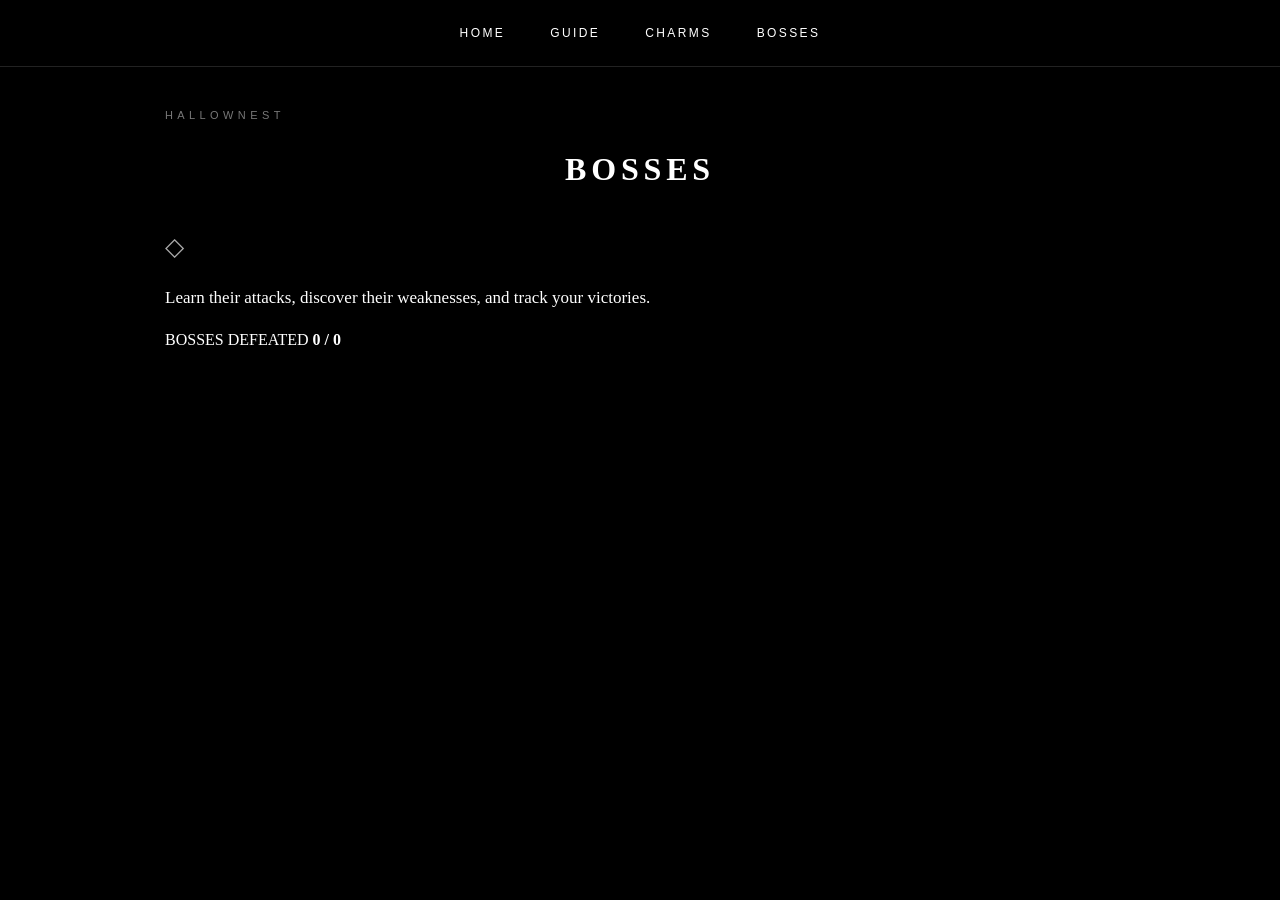
==== boss.html @ 55c63f3f "Add boss.html for Hollow Knight Companion" ====
<!DOCTYPE html>
<html lang="en">

<head>
    <meta charset="UTF-8">
    <meta name="viewport" content="width=device-width, initial-scale=1.0">

    <title>Bosses | Hollow Knight Companion</title>

    <link rel="stylesheet" href="style.css">
</head>

<body>

    <nav>
        <a href="index.html">Home</a>
        <a href="guide.html">Guide</a>
        <a href="charms.html">Charms</a>
        <a href="boss.html">Bosses</a>
    </nav>


    <main class="boss-page">

        <header class="page-header">

            <p class="eyebrow">HALLownest</p>

            <h1>Bosses</h1>

            <div class="ornament">◇</div>

            <p>
                Learn their attacks, discover their weaknesses,
                and track your victories.
            </p>

        </header>


        <section class="boss-progress">

            <div class="progress-text">
                <span>BOSSES DEFEATED</span>
                <strong id="boss-count">0 / 0</strong>
            </div>

            <div class="progress-bar">
                <div id="boss-progress-fill"></div>
            </div>

        </section>


        <section id="boss-grid" class="boss-grid">
            <!-- boss.js generates the cards -->
        </section>

    </main>


    <script src="main.js"></script>
    <script src="boss.js"></script>

</body>

</html>
---- style.css ----
/* =========================================
   HOLLOW KNIGHT COMPANION
   Main stylesheet
   ========================================= */


/* =========================================
   GLOBAL
   ========================================= */

:root {
    background: #000;
    color: #fff;

    font-family:
        -apple-system,
        BlinkMacSystemFont,
        "Segoe UI",
        sans-serif;

    line-height: 1.5;
}

* {
    box-sizing: border-box;
}

html {
    scroll-behavior: smooth;
}

body {
    margin: 0;
    min-height: 100vh;

    background: #000;
    color: #fff;
}

a {
    color: #fff;
    text-decoration: none;
}

button {
    font-family: inherit;
}


/* =========================================
   NAVIGATION
   ========================================= */

nav {
    position: relative;

    display: flex;
    justify-content: center;
    align-items: center;

    gap: 45px;

    padding: 24px 20px;

    border-bottom: 1px solid #222;

    background: #000;
}

nav a {
    position: relative;

    color: #fff;

    font-family:
        Helvetica,
        Arial,
        sans-serif;

    font-size: 12px;

    text-transform: uppercase;

    letter-spacing: 0.2em;

    transition:
        color 0.2s ease;
}

nav a::after {
    content: "";

    position: absolute;

    left: 50%;
    bottom: -9px;

    width: 0;
    height: 1px;

    background: #fff;

    transform: translateX(-50%);

    transition:
        width 0.2s ease;
}

nav a:hover {
    color: #aaa;
}

nav a:hover::after {
    width: 100%;
}


/* =========================================
   GENERAL CONTENT
   ========================================= */

main {
    max-width: 1000px;

    margin: 0 auto;

    padding: 40px 25px 100px;

    font-family:
        Baskerville,
        Georgia,
        serif;
}

h1,
h2,
h3 {
    font-family:
        "Cinzel",
        "Trajan Pro",
        Georgia,
        serif;

    text-transform: uppercase;

    letter-spacing: 0.15em;

    font-weight: 600;
}

h1 {
    text-align: center;
}

h2 {
    margin-top: 50px;
}

h3 {
    margin-top: 35px;
}

p {
    font-size: 17px;
}

hr {
    border: 0;

    border-top: 1px solid #333;

    margin: 60px 0;
}

a:hover {
    color: #aaa;
}


/* =========================================
   SPOILER WARNING
   ========================================= */

#spoiler-popup {
    position: fixed;

    inset: 0;

    z-index: 9999;

    display: flex;

    align-items: center;
    justify-content: center;

    background: rgba(0, 0, 0, 0.94);

    padding: 20px;
}

.spoiler-box {
    width: min(520px, 100%);

    padding: 45px 40px;

    background: #000;

    border: 1px solid #fff;

    border-radius: 12px;

    text-align: center;

    box-shadow:
        0 0 40px rgba(255, 255, 255, 0.08);
}

.spoiler-box h2 {
    margin: 0 0 25px;

    color: #fff;

    font-size: 24px;

    letter-spacing: 0.16em;
}

.spoiler-box p {
    margin: 10px 0;

    color: #fff;

    font-family:
        Baskerville,
        Georgia,
        serif;

    font-size: 18px;

    line-height: 1.6;
}

.spoiler-box .warning-text {
    margin-top: 20px;

    color: #999;

    font-size: 16px;

    font-style: italic;
}

#continue-button {
    margin-top: 30px;

    padding: 13px 30px;

    background: #fff;

    color: #000;

    border: 1px solid #fff;

    border-radius: 6px;

    font-family:
        Helvetica,
        Arial,
        sans-serif;

    font-size: 12px;

    font-weight: bold;

    letter-spacing: 0.15em;

    cursor: pointer;

    transition:
        background-color 0.2s ease,
        color 0.2s ease,
        transform 0.15s ease;
}

#continue-button:hover {
    background: #333;

    color: #fff;
}

#continue-button:active {
    transform: scale(0.97);
}


/* =========================================
   HOMEPAGE — HERO
   ========================================= */

.home {
    max-width: 1100px;

    padding-top: 0;
}

.hero {
    min-height: 70vh;

    display: flex;

    flex-direction: column;

    justify-content: center;

    align-items: center;

    text-align: center;
}

.eyebrow {
    margin: 0 0 20px;

    color: #777;

    font-family:
        Helvetica,
        Arial,
        sans-serif;

    font-size: 11px;

    text-transform: uppercase;

    letter-spacing: 0.4em;
}

.hero h1 {
    margin: 0;

    color: #fff;

    font-size:
        clamp(48px, 9vw, 100px);

    line-height: 1;

    letter-spacing: 0.12em;

    text-shadow:
        0 0 30px rgba(255, 255, 255, 0.08);
}

.ornament {
    margin: 35px 0 20px;

    color: #aaa;

    font-size: 25px;

    transition:
        transform 0.5s ease,
        color 0.3s ease;
}

.hero:hover .ornament {
    color: #fff;

    transform:
        rotate(180deg);
}

.hero-subtitle {
    margin: 0;

    color: #aaa;

    font-family:
        Baskerville,
        Georgia,
        serif;

    font-size: 20px;

    font-style: italic;

    letter-spacing: 0.04em;
}


/* =========================================
   ENTER BUTTON
   ========================================= */

.enter-button {
    display: inline-block;

    margin-top: 45px;

    padding: 15px 32px;

    border: 1px solid #fff;

    border-radius: 6px;

    color: #fff;

    font-family:
        Helvetica,
        Arial,
        sans-serif;

    font-size: 12px;

    text-transform: uppercase;

    letter-spacing: 0.18em;

    transition:
        background-color 0.25s ease,
        color 0.25s ease,
        transform 0.2s ease;
}

.enter-button:hover {
    background: #fff;

    color: #000;

    transform:
        translateY(-2px);
}


/* =========================================
   HOMEPAGE — WELCOME
   ========================================= */

.welcome {
    max-width: 650px;

    margin: 0 auto 100px;

    text-align: center;
}

.welcome h2 {
    margin-top: 0;

    font-size: 28px;
}

.welcome p {
    color: #aaa;

    line-height: 1.8;
}


/* =========================================
   HOMEPAGE — CARDS
   ========================================= */

.home-cards {
    display: grid;
    grid-template-columns: repeat(3, 1fr);
    gap: 24px;
    margin-top: 60px;
}

.home-card {
    display: block;
    padding: 30px;
    min-height: 220px;

    background: #000;
    border: 1px solid #555;
    border-radius: 12px;

    color: #fff;
    text-decoration: none;

    transition: 
        transform 0.2s ease,
        border-color 0.2s ease,
        background 0.2s ease;
}

.home-card:hover {
    transform: translateY(-6px);
    border-color: #fff;
    background: #111;
}

.card-number {
    display: block;
    margin-bottom: 18px;

    font-size: 0.8rem;
    letter-spacing: 3px;
    color: #777;
}

.home-card h3 {
    margin: 0 0 15px;
    font-family: Georgia, serif;
    font-size: 1.6rem;
}

.home-card p {
    margin-bottom: 25px;
    line-height: 1.6;
    color: #bbb;
}

.card-link {
    font-size: 0.75rem;
    letter-spacing: 2px;
    color: #fff;
}

/* =========================================
   TABLE CONTAINER
   ========================================= */

.table-container {
    width: 100%;

    overflow-x: auto;

    margin-top: 25px;

    border: 1px solid #555;

    border-radius: 12px;

    background: #000;
}


/* =========================================
   TABLE
   ========================================= */

table {
    width: 100%;

    border-collapse: collapse;

    background: #000;

    color: #fff;
}

thead {
    background: #000;
}

th {
    padding: 14px 12px;

    color: #fff;

    font-family:
        "Cinzel",
        "Trajan Pro",
        Georgia,
        serif;

    font-size: 12px;

    text-transform: uppercase;

    letter-spacing: 0.08em;

    border-bottom: 1px solid #555;
}

td {
    padding: 14px 12px;

    color: #fff;

    border-bottom: 1px solid #333;

    vertical-align: middle;
}

tbody tr:last-child td {
    border-bottom: none;
}

tbody tr {
    transition:
        background-color 0.15s ease;
}

tbody tr:hover {
    background: #333333;
}


/* Checkbox column */

td:first-child,
th:first-child {
    width: 50px;

    text-align: center;
}


/* Notches */

td:nth-child(3) {
    text-align: center;
}


/* Cost */

td:last-child {
    text-align: center;
}


/* =========================================
   DIAMOND CHECKBOX
   ========================================= */

.diamond-checkbox {
    display: inline-block;

    position: relative;

    width: 20px;
    height: 20px;
}

.diamond-checkbox input {
    position: absolute;

    opacity: 0;

    width: 0;
    height: 0;
}

.diamond-checkbox span {
    position: absolute;

    inset: 0;

    background: #000;

    border: 1px solid #fff;

    border-radius: 2px;

    transform: rotate(45deg);

    cursor: pointer;

    transition:
        background-color 0.15s ease,
        border-color 0.15s ease;
}

.diamond-checkbox:hover span {
    background: #333;
}

.diamond-checkbox input:checked + span {
    background: #fff;

    border-color: #fff;
}

.diamond-checkbox input:checked + span::after {
    content: "✓";

    position: absolute;

    color: #000;

    font-family:
        Arial,
        sans-serif;

    font-size: 14px;

    font-weight: bold;

    transform: rotate(-45deg);

    left: 3px;
    top: 0;
}


/* =========================================
   RESPONSIVE DESIGN
   ========================================= */

@media (max-width: 750px) {

    nav {
        gap: 25px;
    }

    nav a {
        font-size: 10px;

        letter-spacing: 0.12em;
    }

    main {
        padding-left: 18px;
        padding-right: 18px;
    }

    .hero {
        min-height: 60vh;
    }

    .hero h1 {
        font-size:
            clamp(40px, 12vw, 70px);
    }

    .home-cards {
        grid-template-columns: 1fr;
    }

    .home-card {
        min-height: 220px;
    }

    .spoiler-box {
        padding: 35px 25px;
    }

    .spoiler-box h2 {
        font-size: 20px;
    }
}

/* =========================================
   HOLLOW KNIGHT COMPANION
   Main stylesheet
   ========================================= */


/* =========================================
   GLOBAL
   ========================================= */

:root {
    background: #000;
    color: #fff;

    font-family:
        -apple-system,
        BlinkMacSystemFont,
        "Segoe UI",
        sans-serif;

    line-height: 1.5;
}

* {
    box-sizing: border-box;
}

html {
    scroll-behavior: smooth;
}

body {
    margin: 0;
    min-height: 100vh;

    background: #000;
    color: #fff;
}

a {
    color: #fff;
    text-decoration: none;
}

button {
    font-family: inherit;
}


/* =========================================
   NAVIGATION
   ========================================= */

nav {
    position: relative;

    display: flex;
    justify-content: center;
    align-items: center;

    gap: 45px;

    padding: 24px 20px;

    border-bottom: 1px solid #222;

    background: #000;
}

nav a {
    position: relative;

    color: #fff;

    font-family:
        Helvetica,
        Arial,
        sans-serif;

    font-size: 12px;

    text-transform: uppercase;

    letter-spacing: 0.2em;

    transition:
        color 0.2s ease;
}

nav a::after {
    content: "";

    position: absolute;

    left: 50%;
    bottom: -9px;

    width: 0;
    height: 1px;

    background: #fff;

    transform: translateX(-50%);

    transition:
        width 0.2s ease;
}

nav a:hover {
    color: #aaa;
}

nav a:hover::after {
    width: 100%;
}


/* =========================================
   GENERAL CONTENT
   ========================================= */

main {
    max-width: 1000px;

    margin: 0 auto;

    padding: 40px 25px 100px;

    font-family:
        Baskerville,
        Georgia,
        serif;
}

h1,
h2,
h3 {
    font-family:
        "Cinzel",
        "Trajan Pro",
        Georgia,
        serif;

    text-transform: uppercase;

    letter-spacing: 0.15em;

    font-weight: 600;
}

h1 {
    text-align: center;
}

h2 {
    margin-top: 50px;
}

h3 {
    margin-top: 35px;
}

p {
    font-size: 17px;
}

hr {
    border: 0;

    border-top: 1px solid #333;

    margin: 60px 0;
}

a:hover {
    color: #aaa;
}


/* =========================================
   SPOILER WARNING
   ========================================= */

#spoiler-popup {
    position: fixed;

    inset: 0;

    z-index: 9999;

    display: flex;

    align-items: center;
    justify-content: center;

    background: rgba(0, 0, 0, 0.94);

    padding: 20px;
}

.spoiler-box {
    width: min(520px, 100%);

    padding: 45px 40px;

    background: #000;

    border: 1px solid #fff;

    border-radius: 12px;

    text-align: center;

    box-shadow:
        0 0 40px rgba(255, 255, 255, 0.08);
}

.spoiler-box h2 {
    margin: 0 0 25px;

    color: #fff;

    font-size: 24px;

    letter-spacing: 0.16em;
}

.spoiler-box p {
    margin: 10px 0;

    color: #fff;

    font-family:
        Baskerville,
        Georgia,
        serif;

    font-size: 18px;

    line-height: 1.6;
}

.spoiler-box .warning-text {
    margin-top: 20px;

    color: #999;

    font-size: 16px;

    font-style: italic;
}

#continue-button {
    margin-top: 30px;

    padding: 13px 30px;

    background: #fff;

    color: #000;

    border: 1px solid #fff;

    border-radius: 6px;

    font-family:
        Helvetica,
        Arial,
        sans-serif;

    font-size: 12px;

    font-weight: bold;

    letter-spacing: 0.15em;

    cursor: pointer;

    transition:
        background-color 0.2s ease,
        color 0.2s ease,
        transform 0.15s ease;
}

#continue-button:hover {
    background: #333;

    color: #fff;
}

#continue-button:active {
    transform: scale(0.97);
}


/* =========================================
   HOMEPAGE — HERO
   ========================================= */

.home {
    max-width: 1100px;

    padding-top: 0;
}

.hero {
    min-height: 70vh;

    display: flex;

    flex-direction: column;

    justify-content: center;

    align-items: center;

    text-align: center;
}

.eyebrow {
    margin: 0 0 20px;

    color: #777;

    font-family:
        Helvetica,
        Arial,
        sans-serif;

    font-size: 11px;

    text-transform: uppercase;

    letter-spacing: 0.4em;
}

.hero h1 {
    margin: 0;

    color: #fff;

    font-size:
        clamp(48px, 9vw, 100px);

    line-height: 1;

    letter-spacing: 0.12em;

    text-shadow:
        0 0 30px rgba(255, 255, 255, 0.08);
}

.ornament {
    margin: 35px 0 20px;

    color: #aaa;

    font-size: 25px;

    transition:
        transform 0.5s ease,
        color 0.3s ease;
}

.hero:hover .ornament {
    color: #fff;

    transform:
        rotate(180deg);
}

.hero-subtitle {
    margin: 0;

    color: #aaa;

    font-family:
        Baskerville,
        Georgia,
        serif;

    font-size: 20px;

    font-style: italic;

    letter-spacing: 0.04em;
}


/* =========================================
   ENTER BUTTON
   ========================================= */

.enter-button {
    display: inline-block;

    margin-top: 45px;

    padding: 15px 32px;

    border: 1px solid #fff;

    border-radius: 6px;

    color: #fff;

    font-family:
        Helvetica,
        Arial,
        sans-serif;

    font-size: 12px;

    text-transform: uppercase;

    letter-spacing: 0.18em;

    transition:
        background-color 0.25s ease,
        color 0.25s ease,
        transform 0.2s ease;
}

.enter-button:hover {
    background: #fff;

    color: #000;

    transform:
        translateY(-2px);
}


/* =========================================
   HOMEPAGE — WELCOME
   ========================================= */

.welcome {
    max-width: 650px;

    margin: 0 auto 100px;

    text-align: center;
}

.welcome h2 {
    margin-top: 0;

    font-size: 28px;
}

.welcome p {
    color: #aaa;

    line-height: 1.8;
}


/* =========================================
   HOMEPAGE — CARDS
   ========================================= */

.home-cards {
    display: grid;
    grid-template-columns: repeat(3, 1fr);
    gap: 24px;
    margin-top: 60px;
}

.home-card {
    display: block;
    padding: 30px;
    min-height: 220px;

    background: #000;
    border: 1px solid #555;
    border-radius: 12px;

    color: #fff;
    text-decoration: none;

    transition: 
        transform 0.2s ease,
        border-color 0.2s ease,
        background 0.2s ease;
}

.home-card:hover {
    transform: translateY(-6px);
    border-color: #fff;
    background: #111;
}

.card-number {
    display: block;
    margin-bottom: 18px;

    font-size: 0.8rem;
    letter-spacing: 3px;
    color: #777;
}

.home-card h3 {
    margin: 0 0 15px;
    font-family: Georgia, serif;
    font-size: 1.6rem;
}

.home-card p {
    margin-bottom: 25px;
    line-height: 1.6;
    color: #bbb;
}

.card-link {
    font-size: 0.75rem;
    letter-spacing: 2px;
    color: #fff;
}

/* =========================================
   TABLE CONTAINER
   ========================================= */

.table-container {
    width: 100%;

    overflow-x: auto;

    margin-top: 25px;

    border: 1px solid #555;

    border-radius: 12px;

    background: #000;
}


/* =========================================
   TABLE
   ========================================= */

table {
    width: 100%;

    border-collapse: collapse;

    background: #000;

    color: #fff;
}

thead {
    background: #000;
}

th {
    padding: 14px 12px;

    color: #fff;

    font-family:
        "Cinzel",
        "Trajan Pro",
        Georgia,
        serif;

    font-size: 12px;

    text-transform: uppercase;

    letter-spacing: 0.08em;

    border-bottom: 1px solid #555;
}

td {
    padding: 14px 12px;

    color: #fff;

    border-bottom: 1px solid #333;

    vertical-align: middle;
}

tbody tr:last-child td {
    border-bottom: none;
}

tbody tr {
    transition:
        background-color 0.15s ease;
}

tbody tr:hover {
    background: #333333;
}


/* Checkbox column */

td:first-child,
th:first-child {
    width: 50px;

    text-align: center;
}


/* Notches */

td:nth-child(3) {
    text-align: center;
}


/* Cost */

td:last-child {
    text-align: center;
}


/* =========================================
   DIAMOND CHECKBOX
   ========================================= */

.diamond-checkbox {
    display: inline-block;

    position: relative;

    width: 20px;
    height: 20px;
}

.diamond-checkbox input {
    position: absolute;

    opacity: 0;

    width: 0;
    height: 0;
}

.diamond-checkbox span {
    position: absolute;

    inset: 0;

    background: #000;

    border: 1px solid #fff;

    border-radius: 2px;

    transform: rotate(45deg);

    cursor: pointer;

    transition:
        background-color 0.15s ease,
        border-color 0.15s ease;
}

.diamond-checkbox:hover span {
    background: #333;
}

.diamond-checkbox input:checked + span {
    background: #fff;

    border-color: #fff;
}

.diamond-checkbox input:checked + span::after {
    content: "✓";

    position: absolute;

    color: #000;

    font-family:
        Arial,
        sans-serif;

    font-size: 14px;

    font-weight: bold;

    transform: rotate(-45deg);

    left: 3px;
    top: 0;
}


/* =========================================
   RESPONSIVE DESIGN
   ========================================= */

@media (max-width: 750px) {

    nav {
        gap: 25px;
    }

    nav a {
        font-size: 10px;

        letter-spacing: 0.12em;
    }

    main {
        padding-left: 18px;
        padding-right: 18px;
    }

    .hero {
        min-height: 60vh;
    }

    .hero h1 {
        font-size:
            clamp(40px, 12vw, 70px);
    }

    .home-cards {
        grid-template-columns: 1fr;
    }

    .home-card {
        min-height: 220px;
    }

    .spoiler-box {
        padding: 35px 25px;
    }

    .spoiler-box h2 {
        font-size: 20px;
    }
}
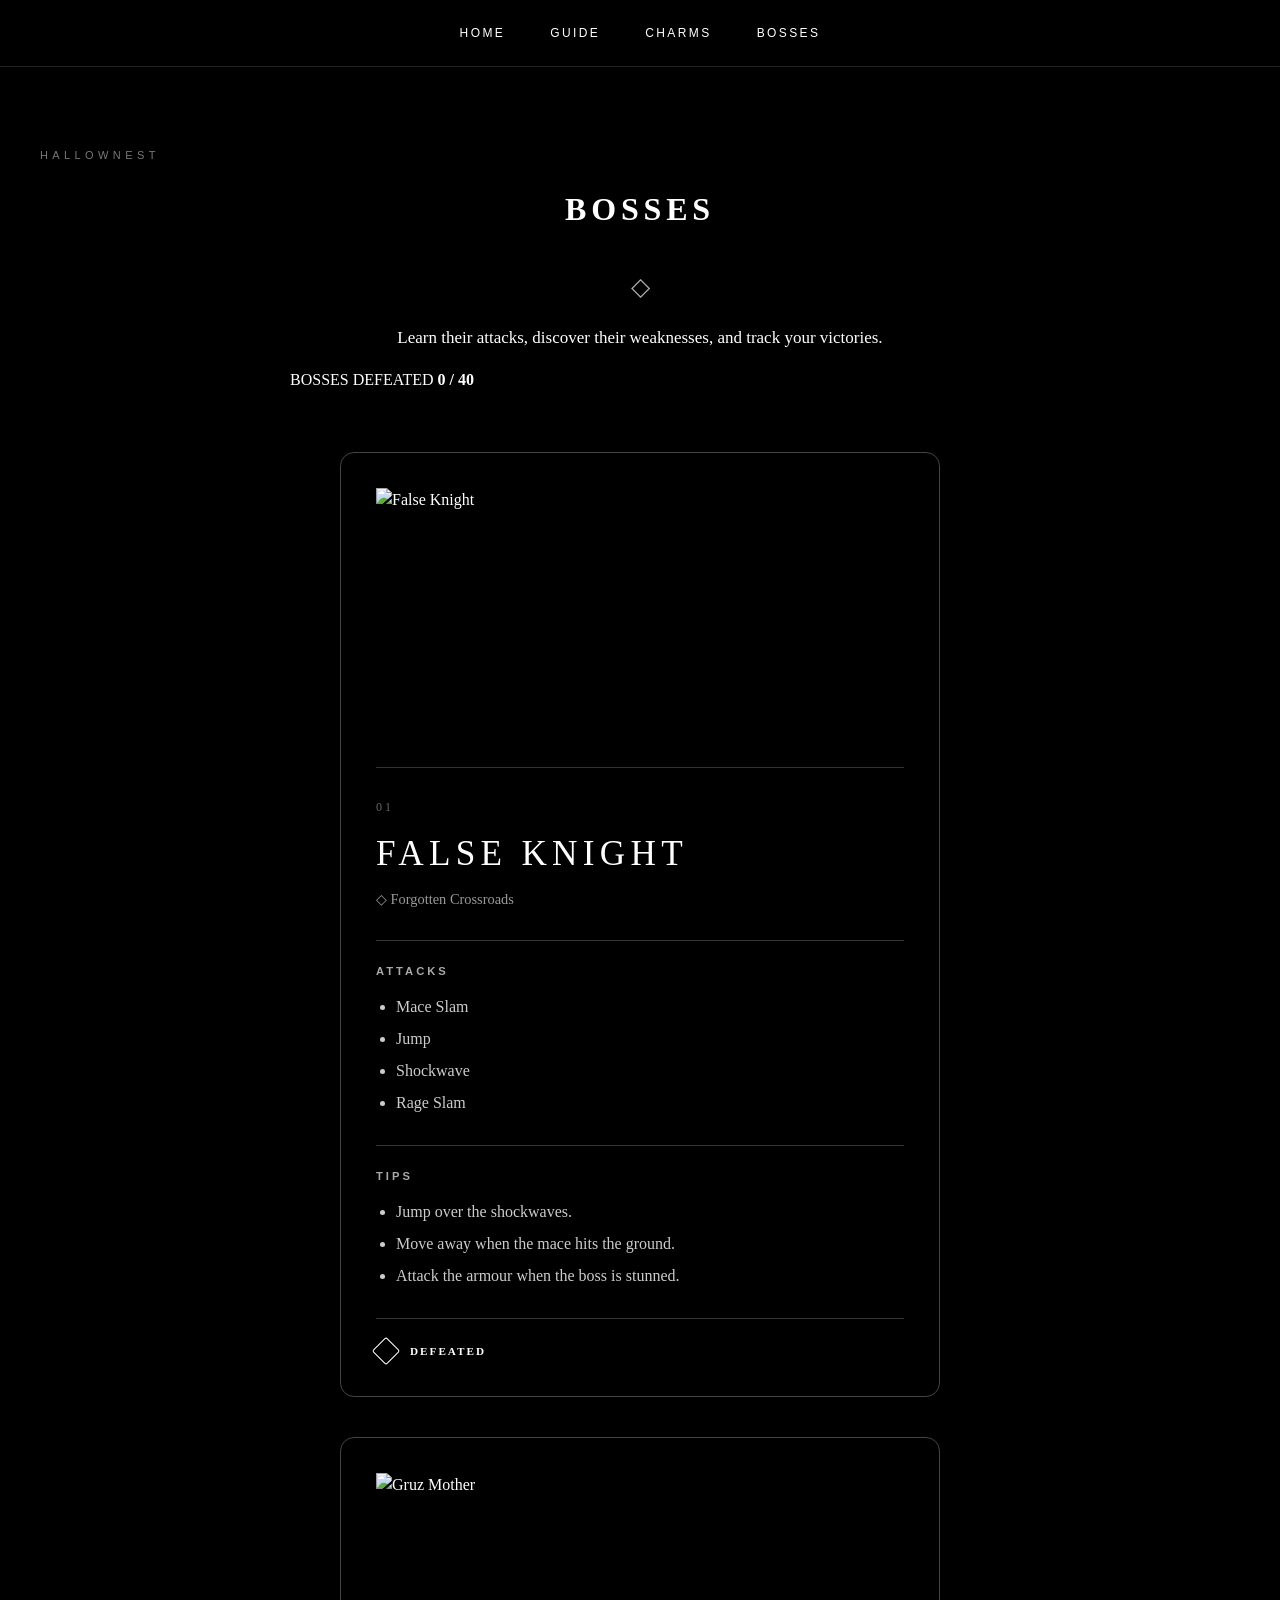
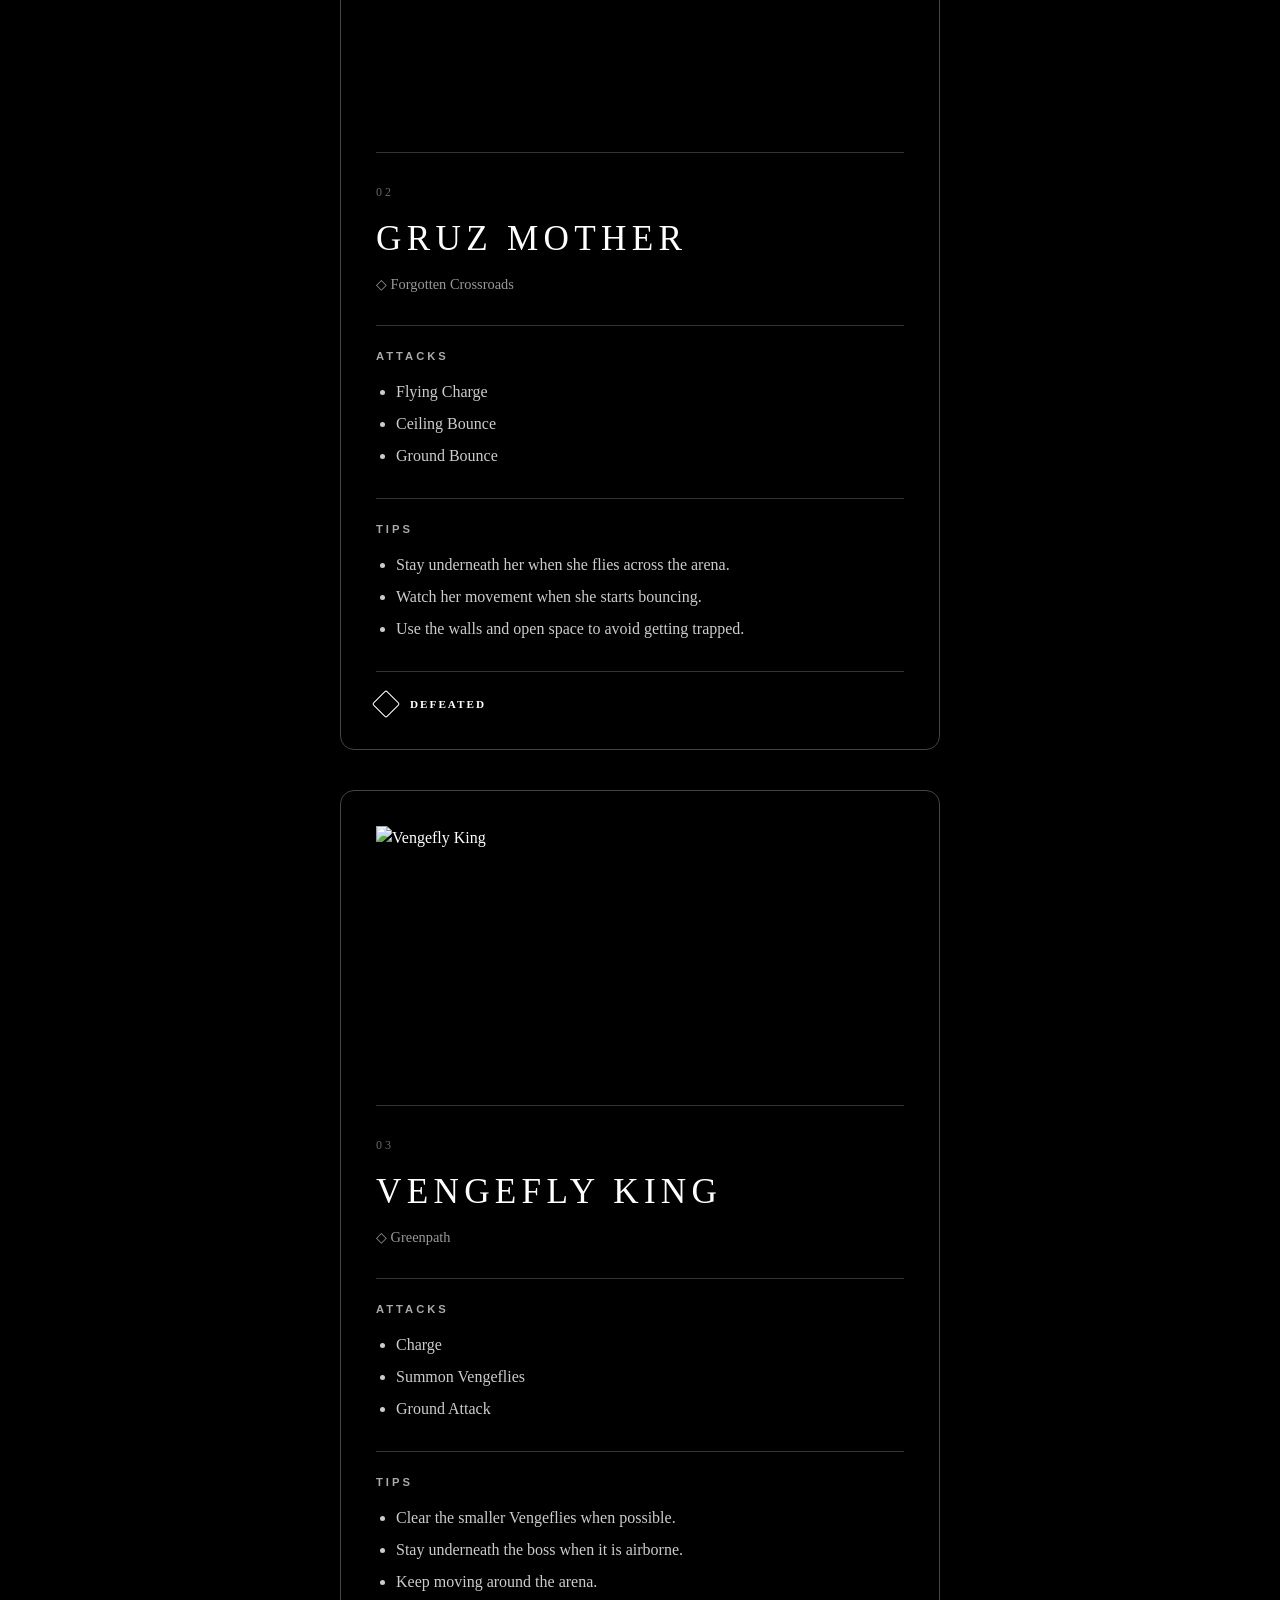
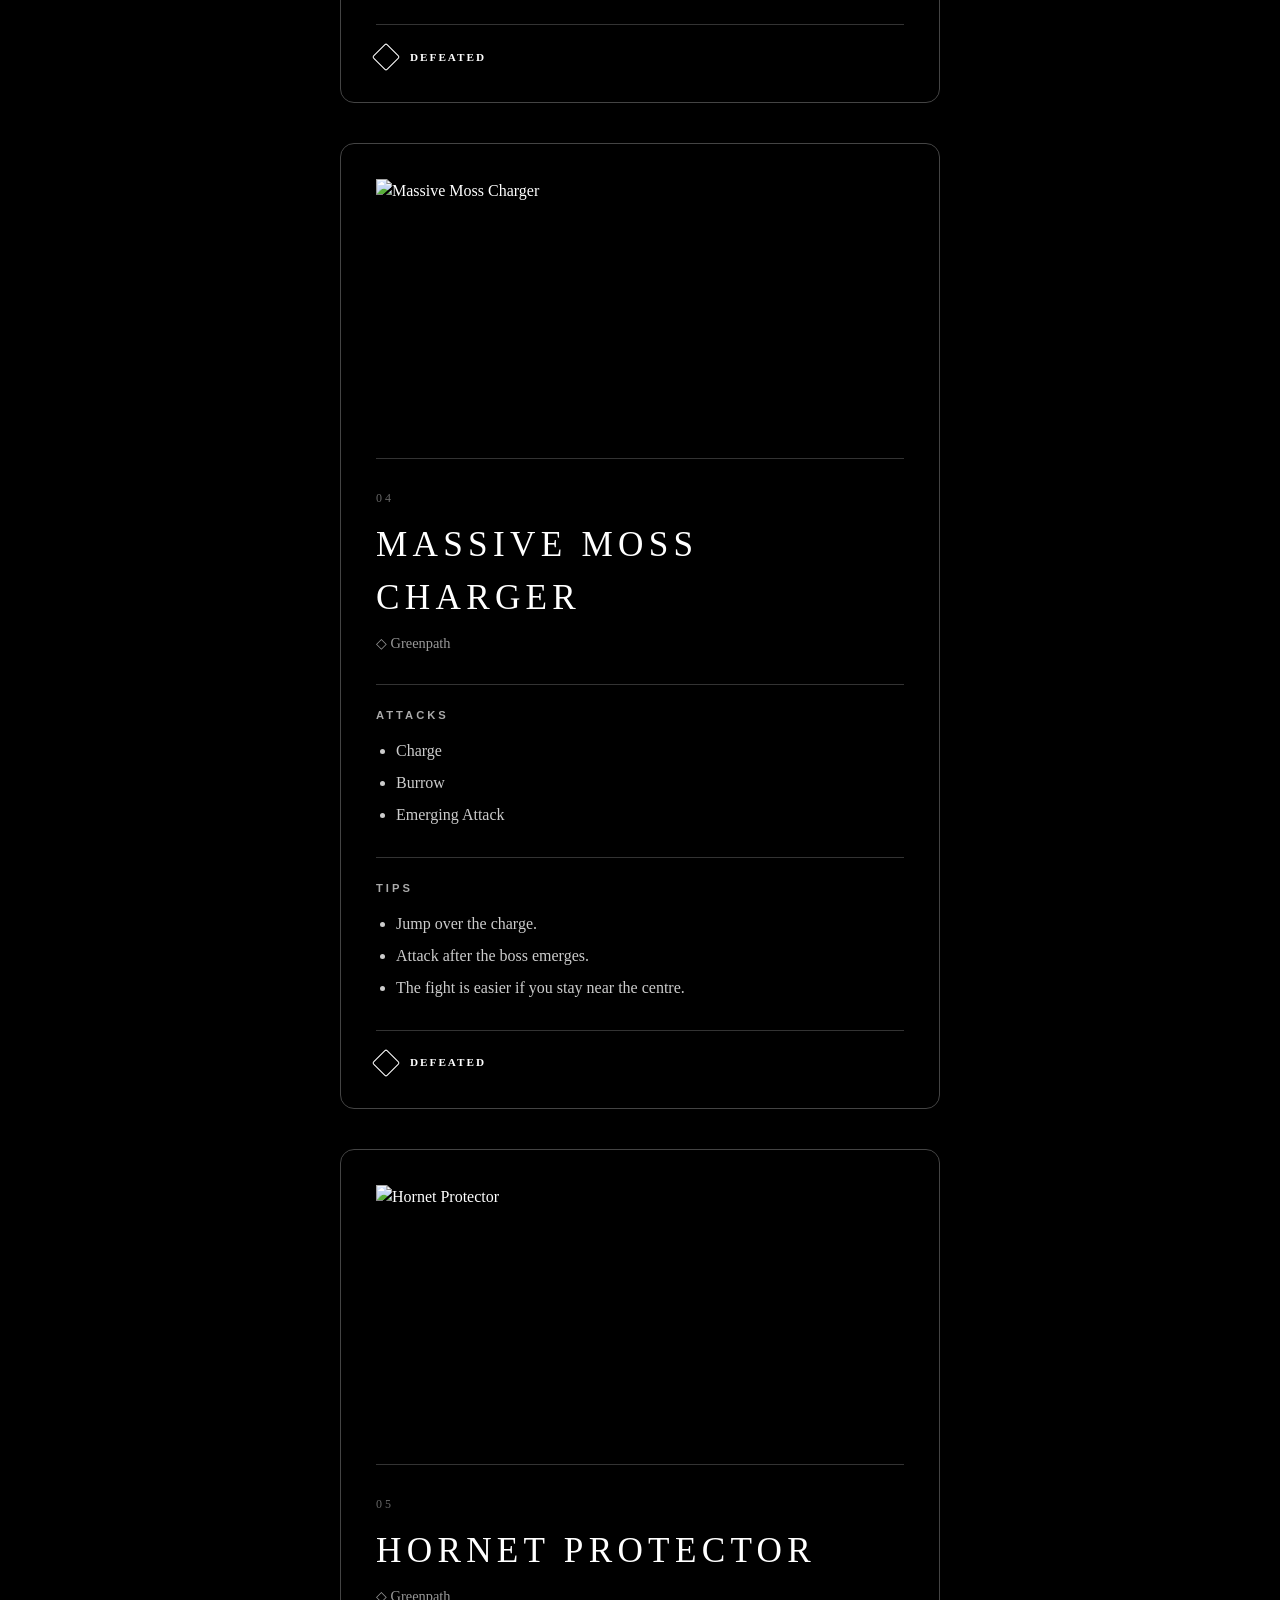
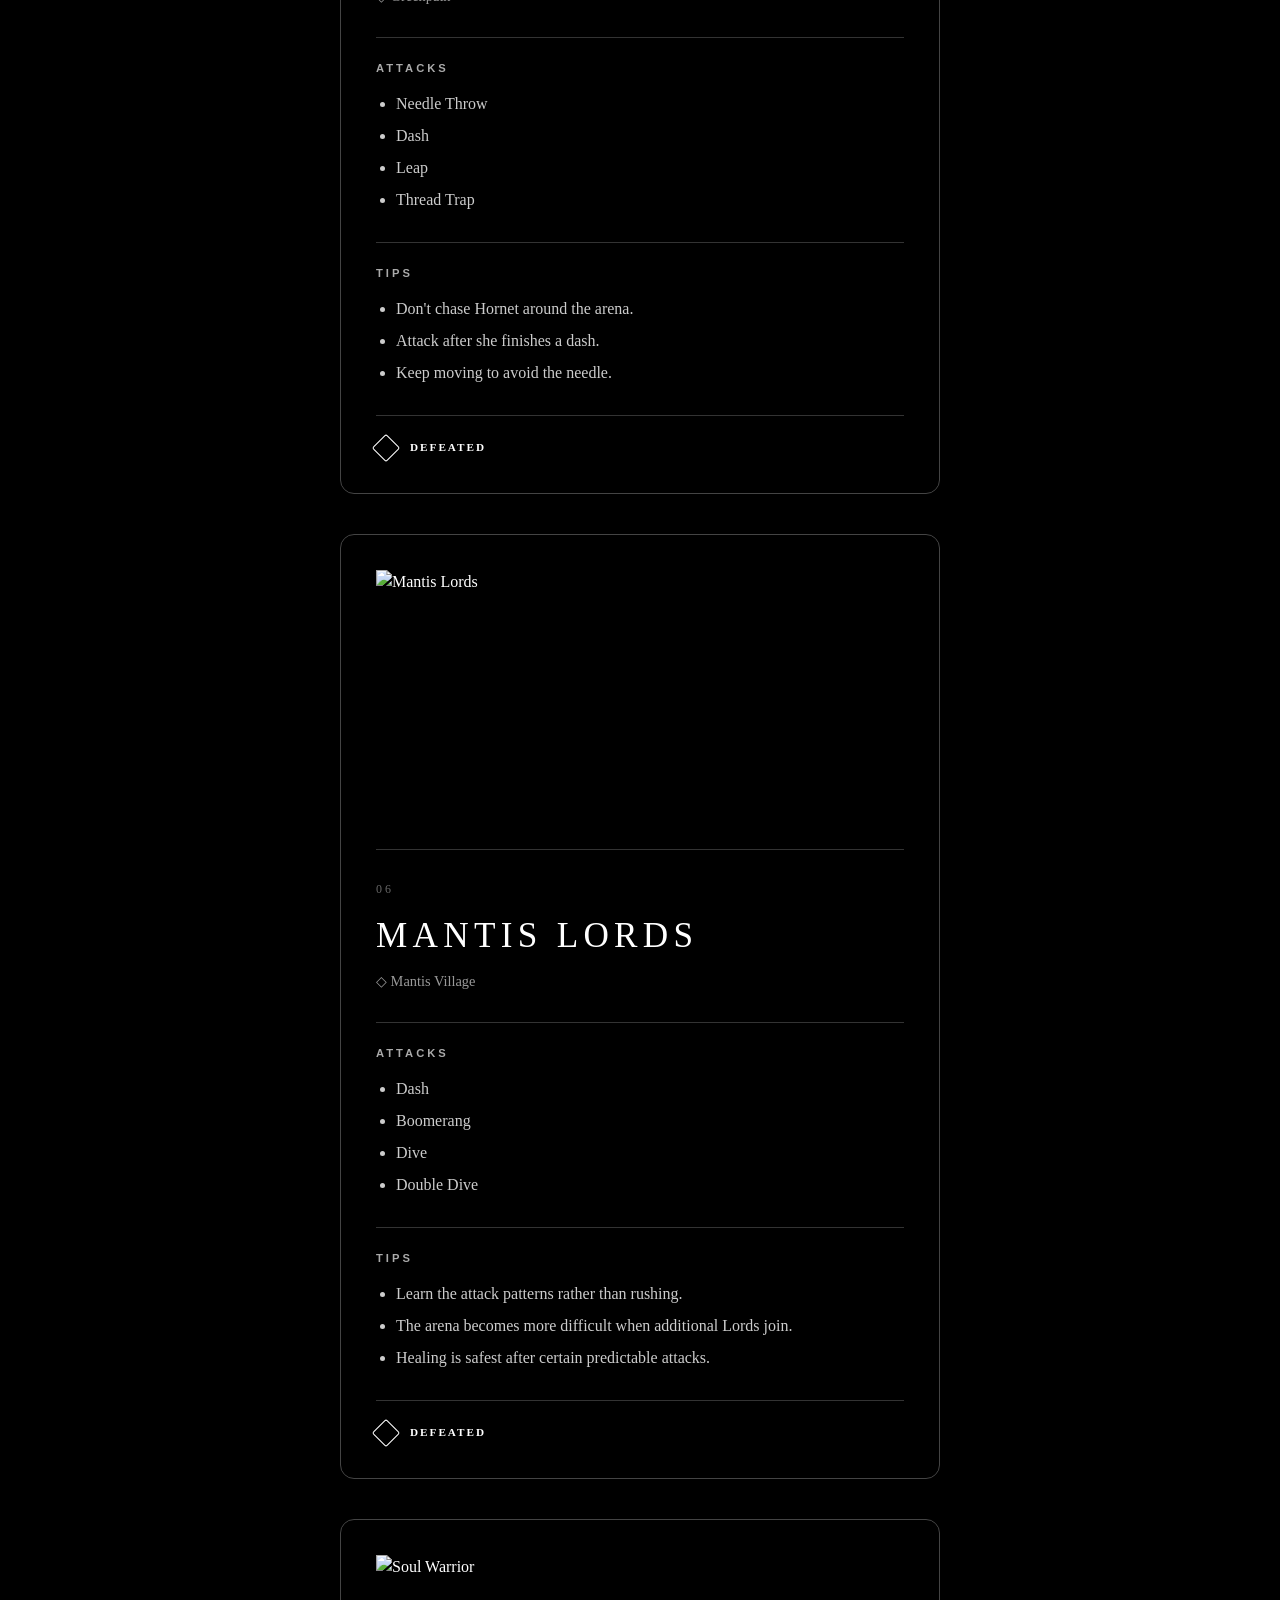
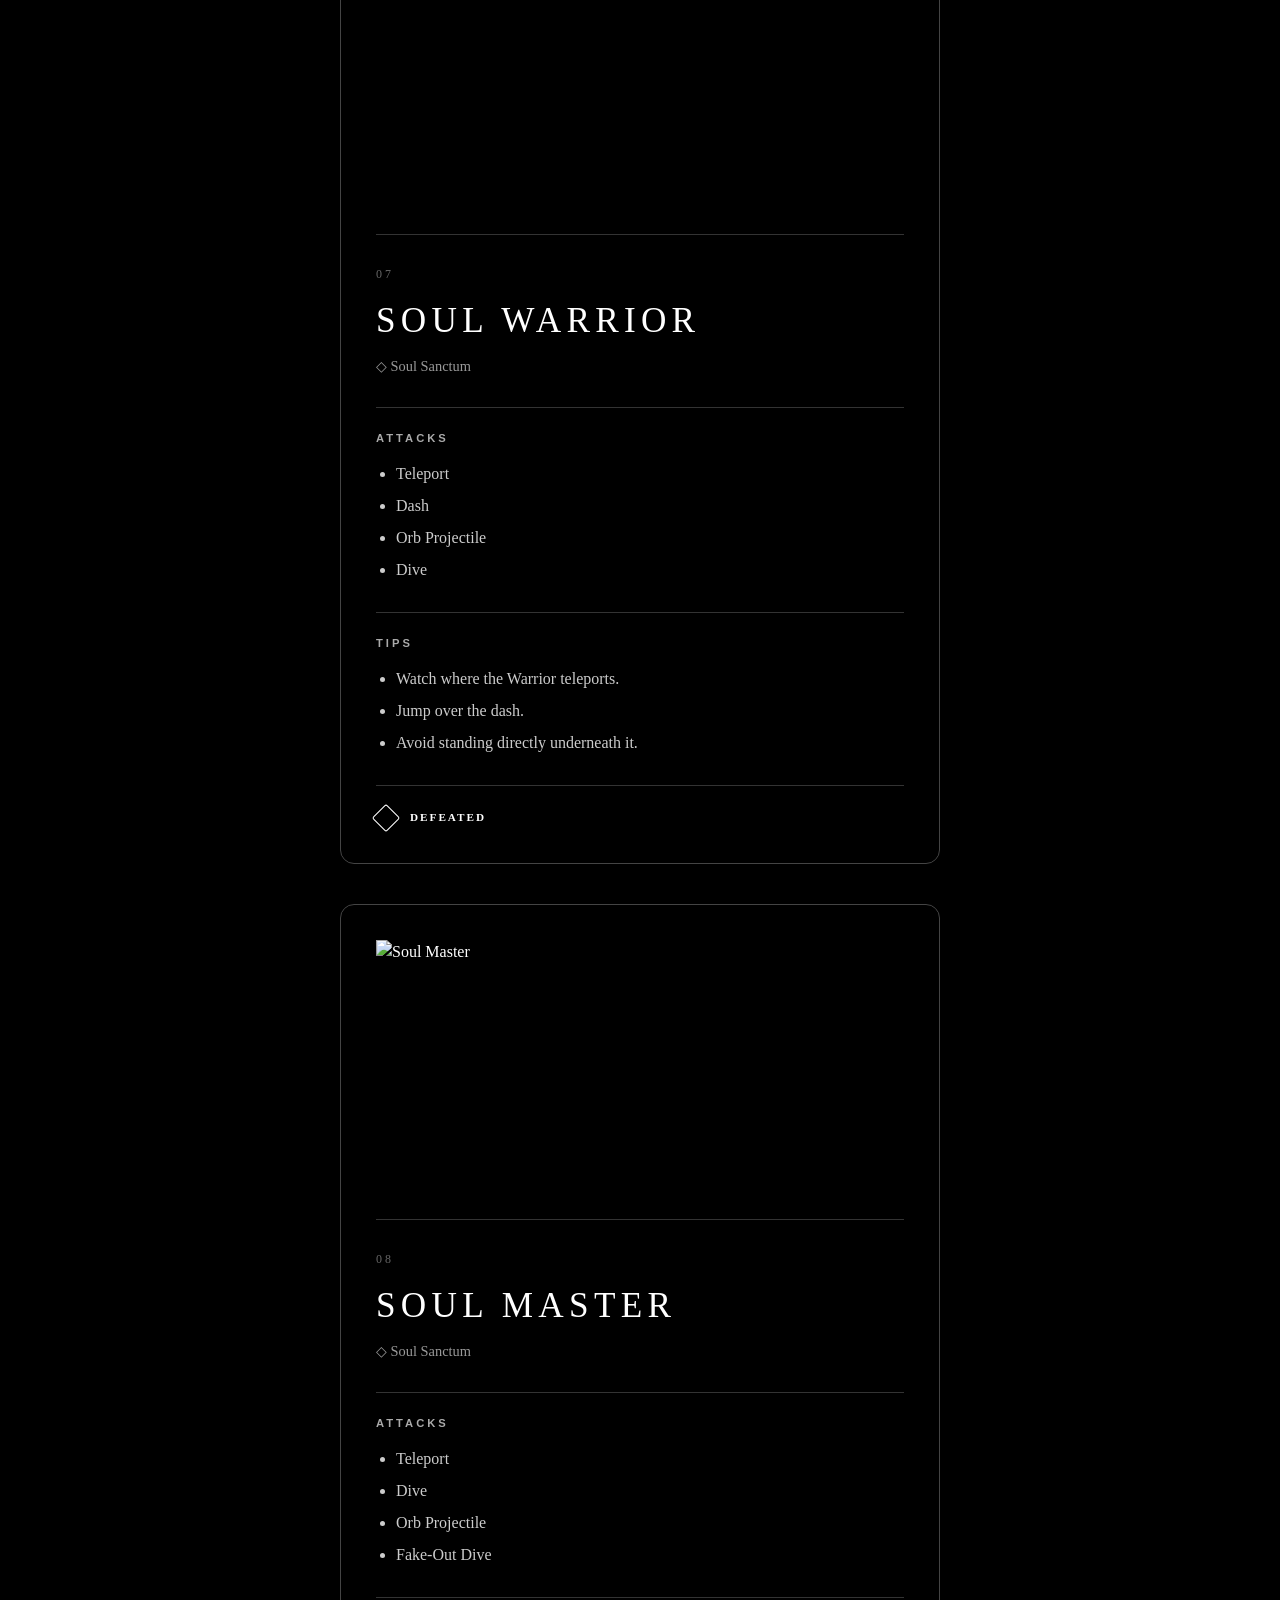
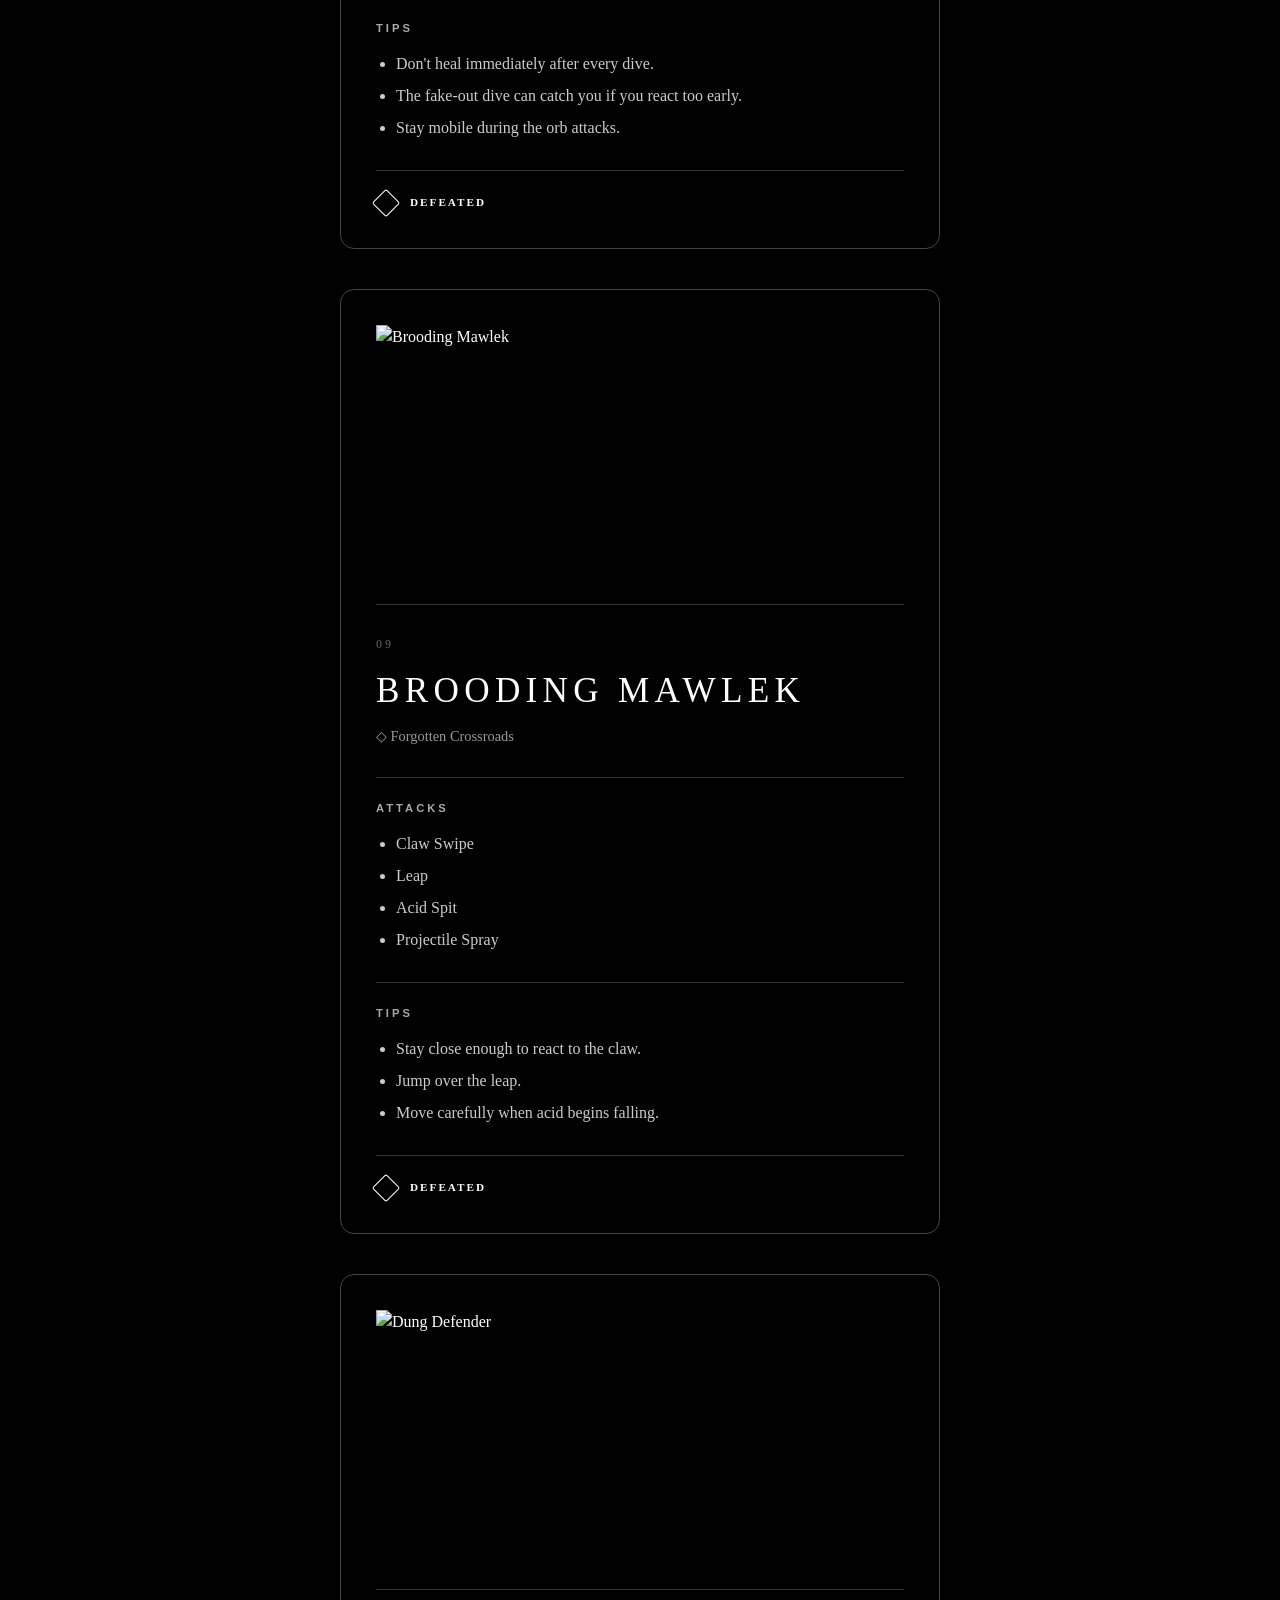
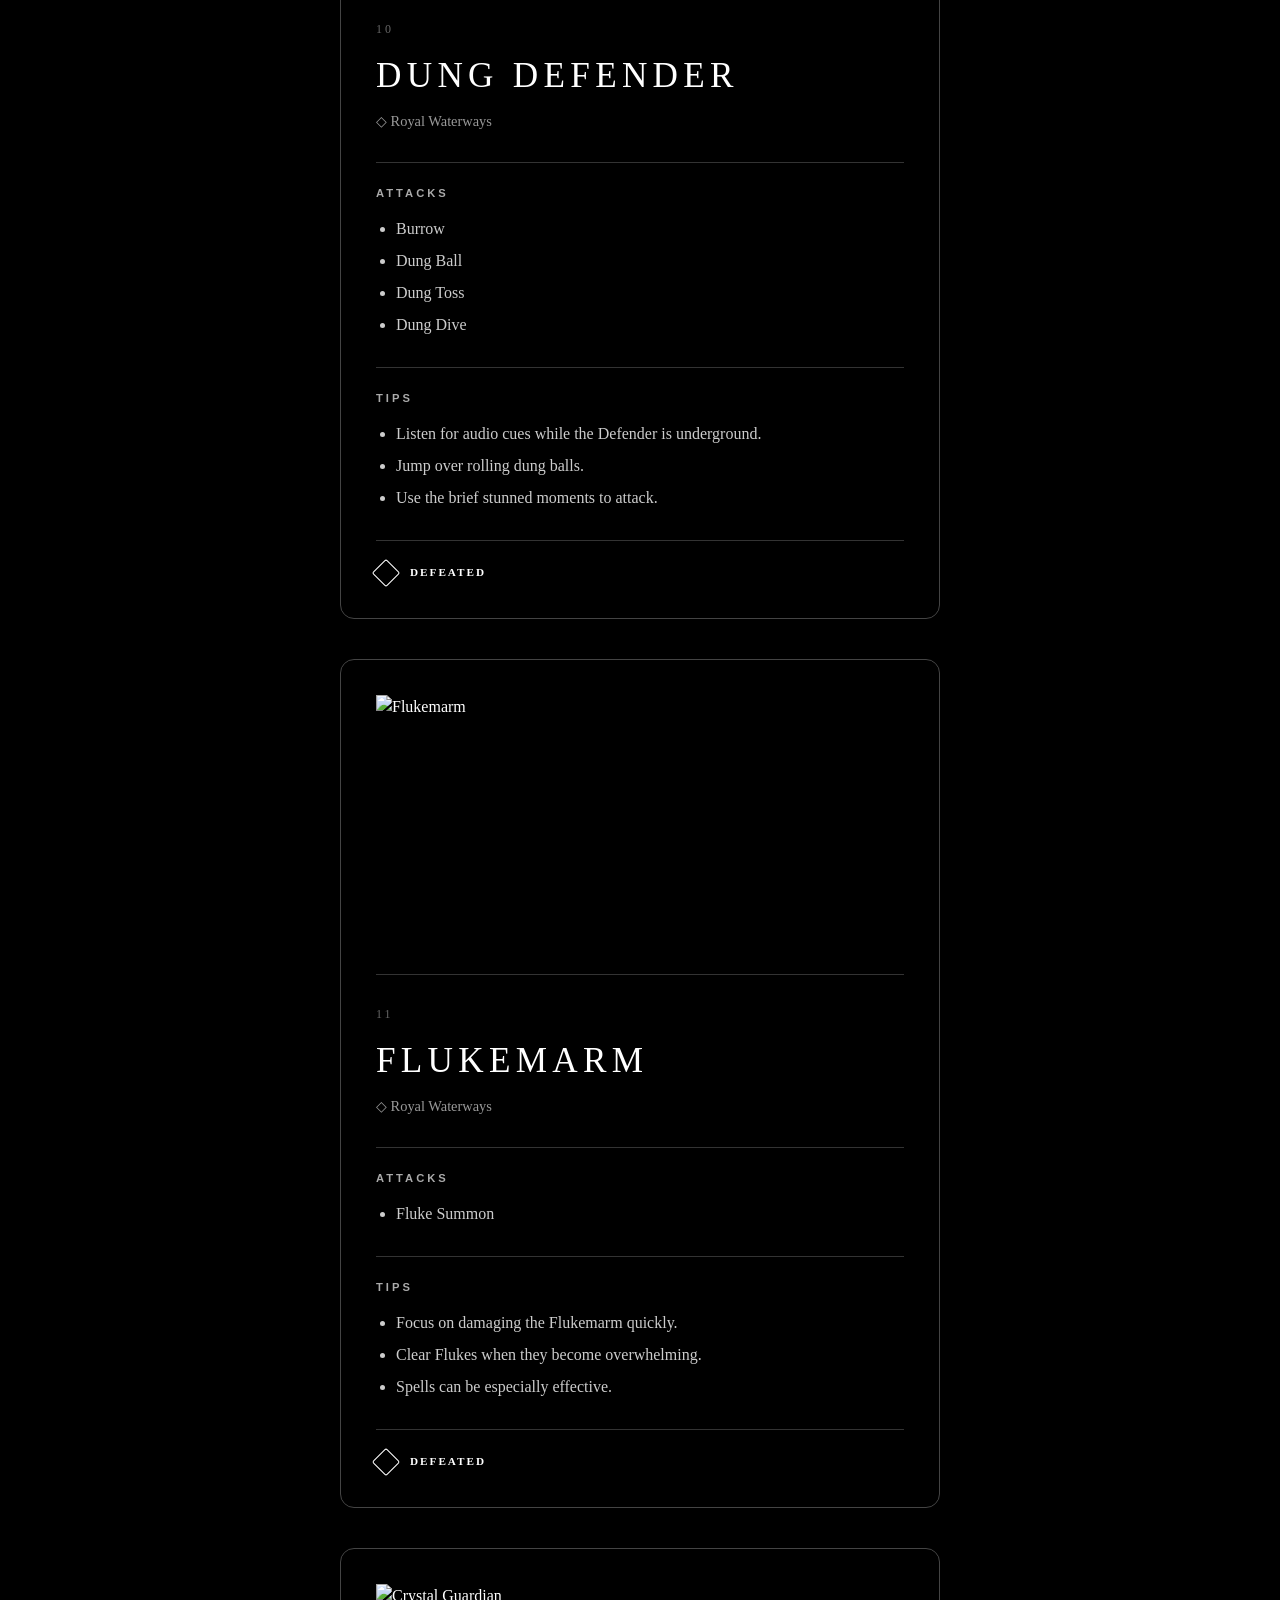
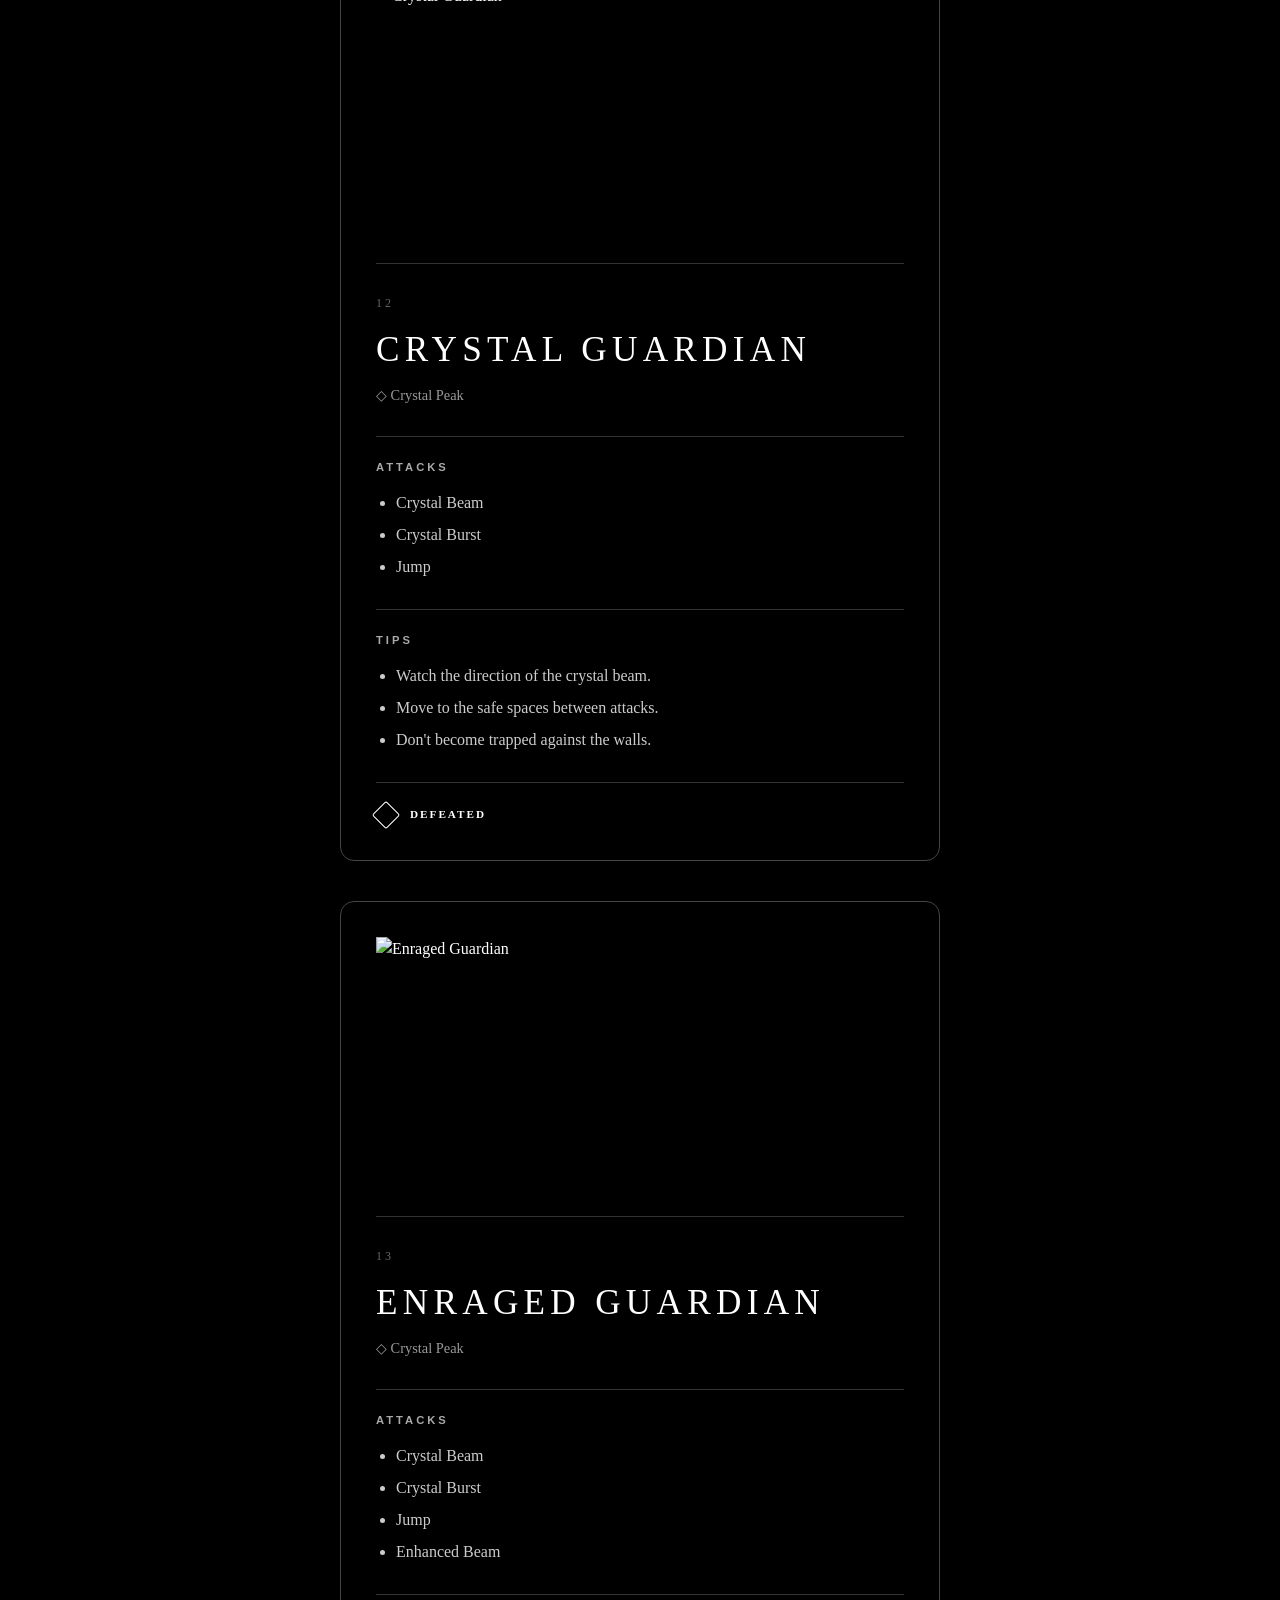
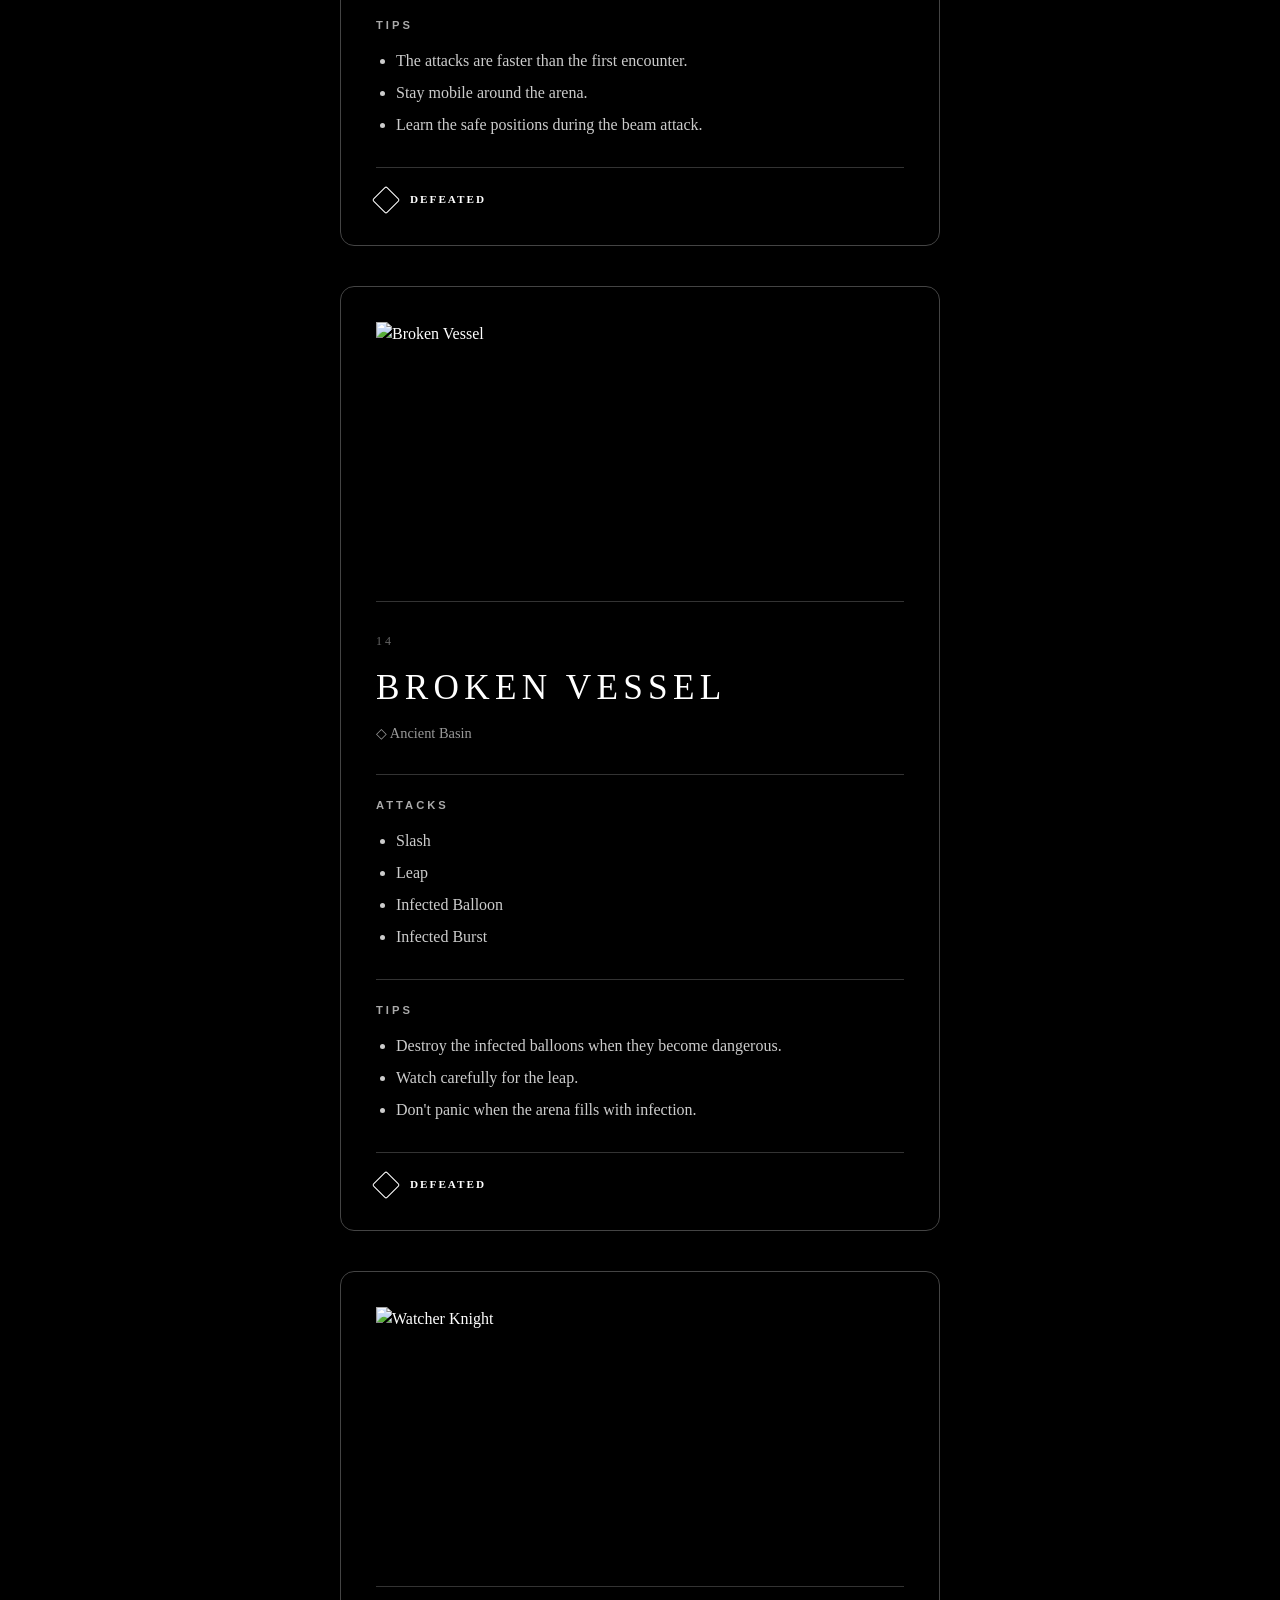
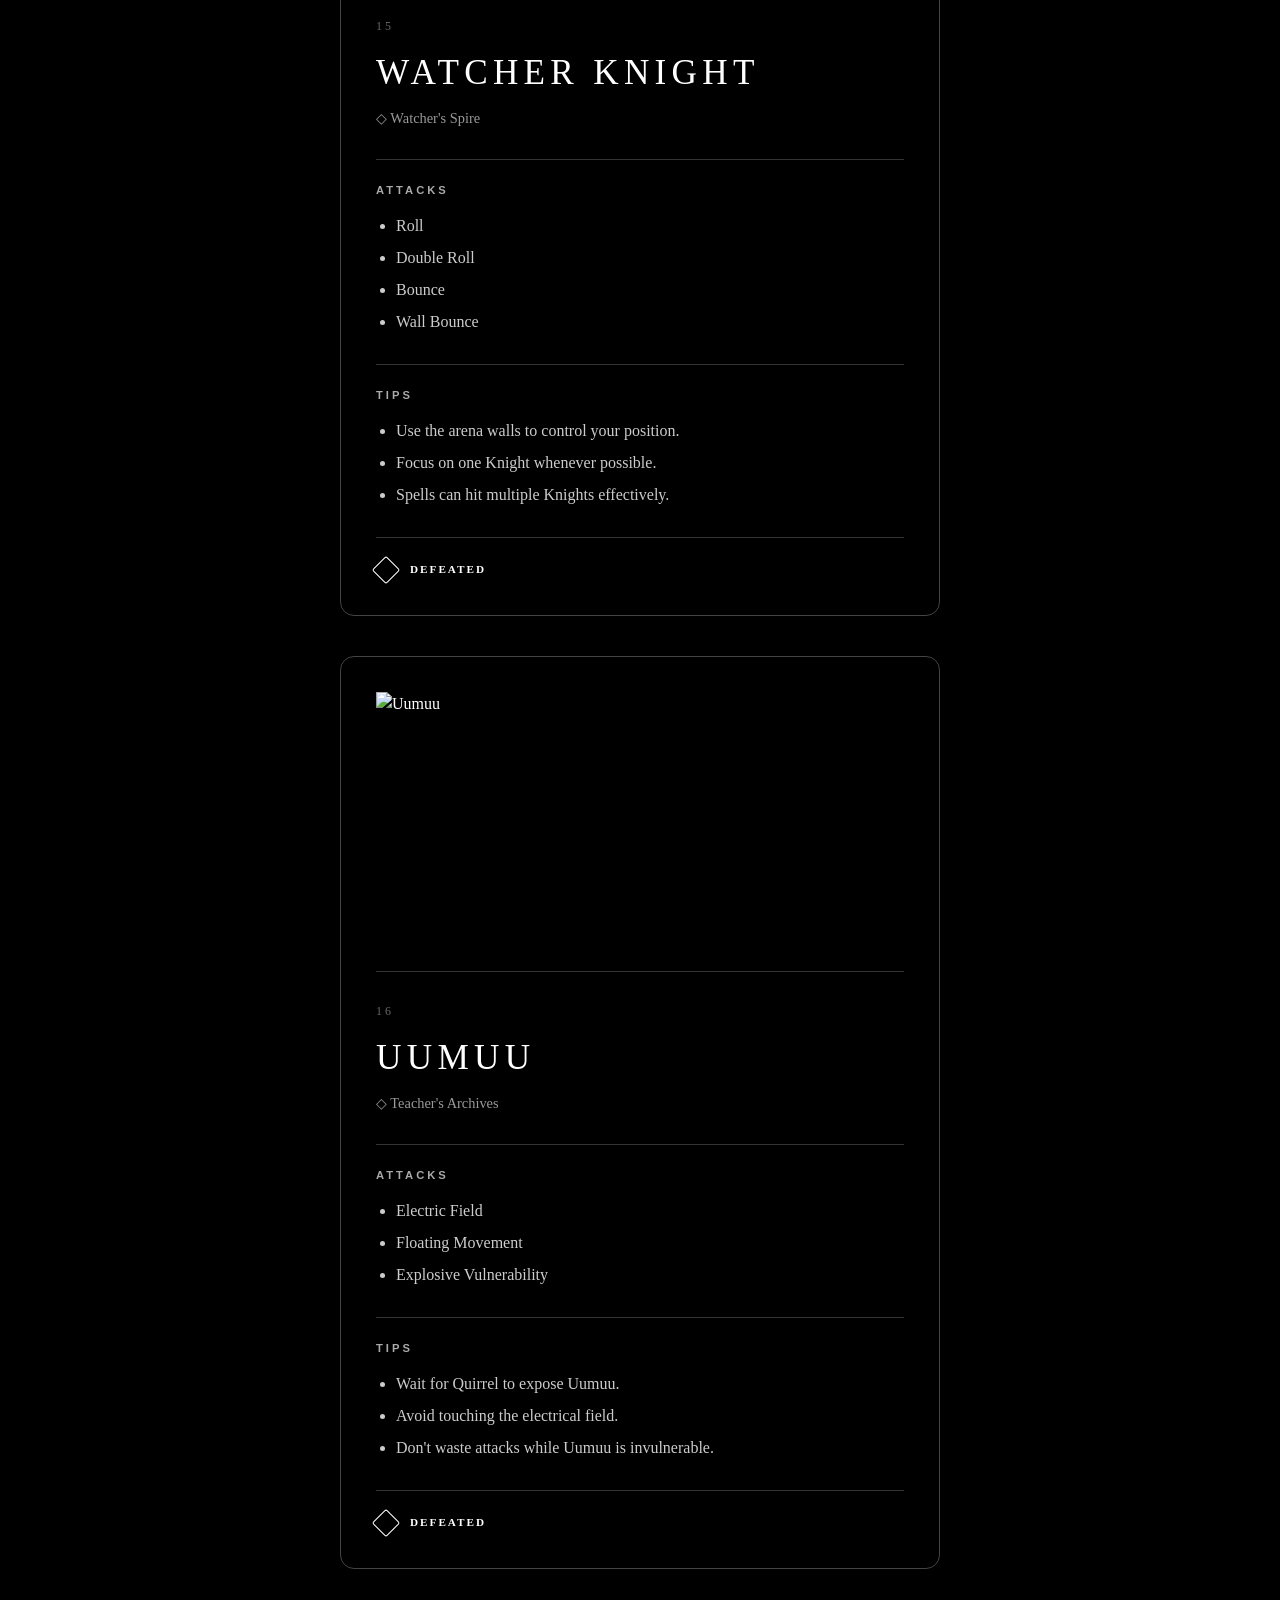
==== commit ca41e30d: "Center align ornament and paragraph in boss.html Center align the ornament and paragraph text." ====
--- a/boss.html
+++ b/boss.html
@@ -28,9 +28,9 @@
 
             <h1>Bosses</h1>
 
-            <div class="ornament">◇</div>
+            <div class="ornament" style="text-align:center;">◇</div>
 
-            <p>
+            <p style="text-align:center;">
                 Learn their attacks, discover their weaknesses,
                 and track your victories.
             </p>
--- a/style.css
+++ b/style.css
@@ -1489,3 +1489,240 @@
         font-size: 20px;
     }
 }
+
+/* =========================================
+   BOSS PAGE
+   ========================================= */
+
+.boss-page {
+    max-width: 1400px;
+    margin: 0 auto;
+    padding: 80px 40px;
+}
+
+
+/* =========================================
+   BOSS PROGRESS
+   ========================================= */
+
+.boss-progress {
+    max-width: 700px;
+    margin: 0 auto 60px;
+}
+
+
+/* =========================================
+   BOSS CARDS
+   ========================================= */
+
+.boss-grid {
+    display: flex;
+    flex-direction: column;
+    align-items: center;
+    gap: 40px;
+}
+
+.boss-card {
+    width: 50%;
+    min-width: 600px;
+    max-width: 850px;
+
+    padding: 35px;
+
+    background: #000;
+
+    border: 1px solid #444;
+    border-radius: 14px;
+
+    transition:
+        transform 0.2s ease,
+        border-color 0.2s ease,
+        background 0.2s ease;
+}
+
+.boss-card:hover {
+    transform: translateY(-5px);
+
+    background: #111;
+
+    border-color: #fff;
+}
+
+
+/* =========================================
+   BOSS IMAGE
+   ========================================= */
+
+.boss-image {
+    display: block;
+
+    width: 100%;
+    height: 280px;
+
+    object-fit: contain;
+
+    margin-bottom: 30px;
+    padding-bottom: 25px;
+
+    border-bottom: 1px solid #333;
+}
+
+
+/* =========================================
+   BOSS TITLE
+   ========================================= */
+
+.boss-number {
+    margin-bottom: 12px;
+
+    color: #666;
+
+    font-size: 0.75rem;
+    letter-spacing: 3px;
+}
+
+.boss-card h2 {
+    margin: 0 0 8px;
+
+    font-family: Georgia, "Times New Roman", serif;
+
+    font-size: 2.2rem;
+    font-weight: normal;
+}
+
+.boss-location {
+    margin: 0;
+
+    color: #999;
+
+    font-size: 0.9rem;
+}
+
+
+/* =========================================
+   ATTACKS + TIPS
+   ========================================= */
+
+.boss-section {
+    margin-top: 30px;
+    padding-top: 22px;
+
+    border-top: 1px solid #333;
+}
+
+.boss-section h3 {
+    margin: 0 0 15px;
+
+    color: #aaa;
+
+    font-family: Arial, Helvetica, sans-serif;
+
+    font-size: 0.7rem;
+    letter-spacing: 3px;
+}
+
+.boss-section ul {
+    margin: 0;
+    padding-left: 20px;
+}
+
+.boss-section li {
+    margin-bottom: 8px;
+
+    color: #ccc;
+
+    line-height: 1.5;
+}
+
+
+/* =========================================
+   DEFEATED CHECKBOX
+   ========================================= */
+
+.boss-defeated {
+    display: flex;
+
+    align-items: center;
+
+    gap: 14px;
+
+    margin-top: 30px;
+    padding-top: 22px;
+
+    border-top: 1px solid #333;
+
+    cursor: pointer;
+
+    color: #fff;
+
+    font-size: 0.7rem;
+    letter-spacing: 2px;
+}
+
+.boss-defeated input {
+    position: absolute;
+
+    opacity: 0;
+}
+
+.boss-defeated span {
+    display: inline-block;
+
+    width: 20px;
+    height: 20px;
+
+    background: #000;
+
+    border: 1px solid #fff;
+    border-radius: 2px;
+
+    transform: rotate(45deg);
+
+    transition: background 0.15s ease;
+}
+
+.boss-defeated:hover span {
+    background: #333;
+}
+
+.boss-defeated input:checked + span {
+    background: #fff;
+}
+
+.boss-defeated input:checked + span::after {
+    content: "✓";
+
+    display: block;
+
+    color: #000;
+
+    font-size: 14px;
+    font-weight: bold;
+
+    transform: rotate(-45deg);
+
+    margin-left: 3px;
+    margin-top: -1px;
+}
+
+
+/* =========================================
+   MOBILE
+   ========================================= */
+
+@media (max-width: 800px) {
+
+    .boss-page {
+        padding: 60px 20px;
+    }
+
+    .boss-card {
+        width: 90%;
+        min-width: 0;
+    }
+
+    .boss-image {
+        height: 220px;
+    }
+
+}
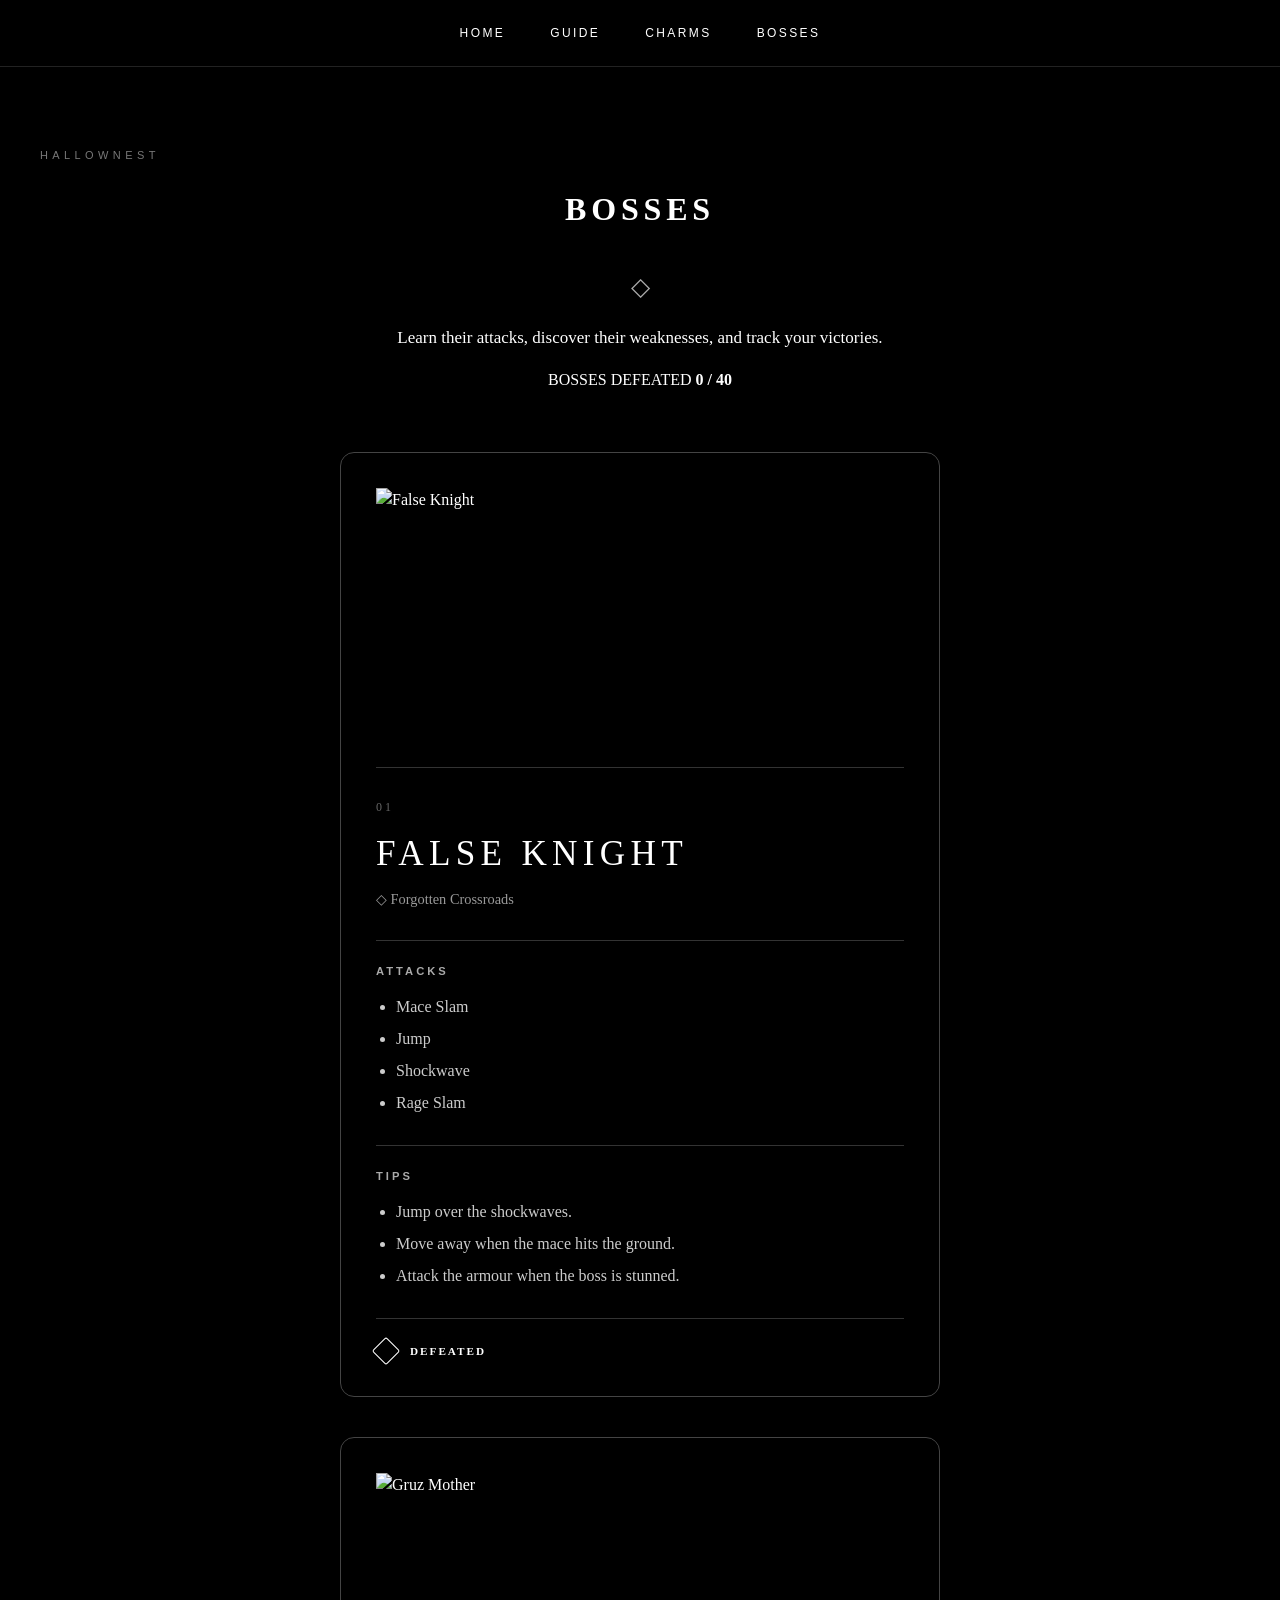
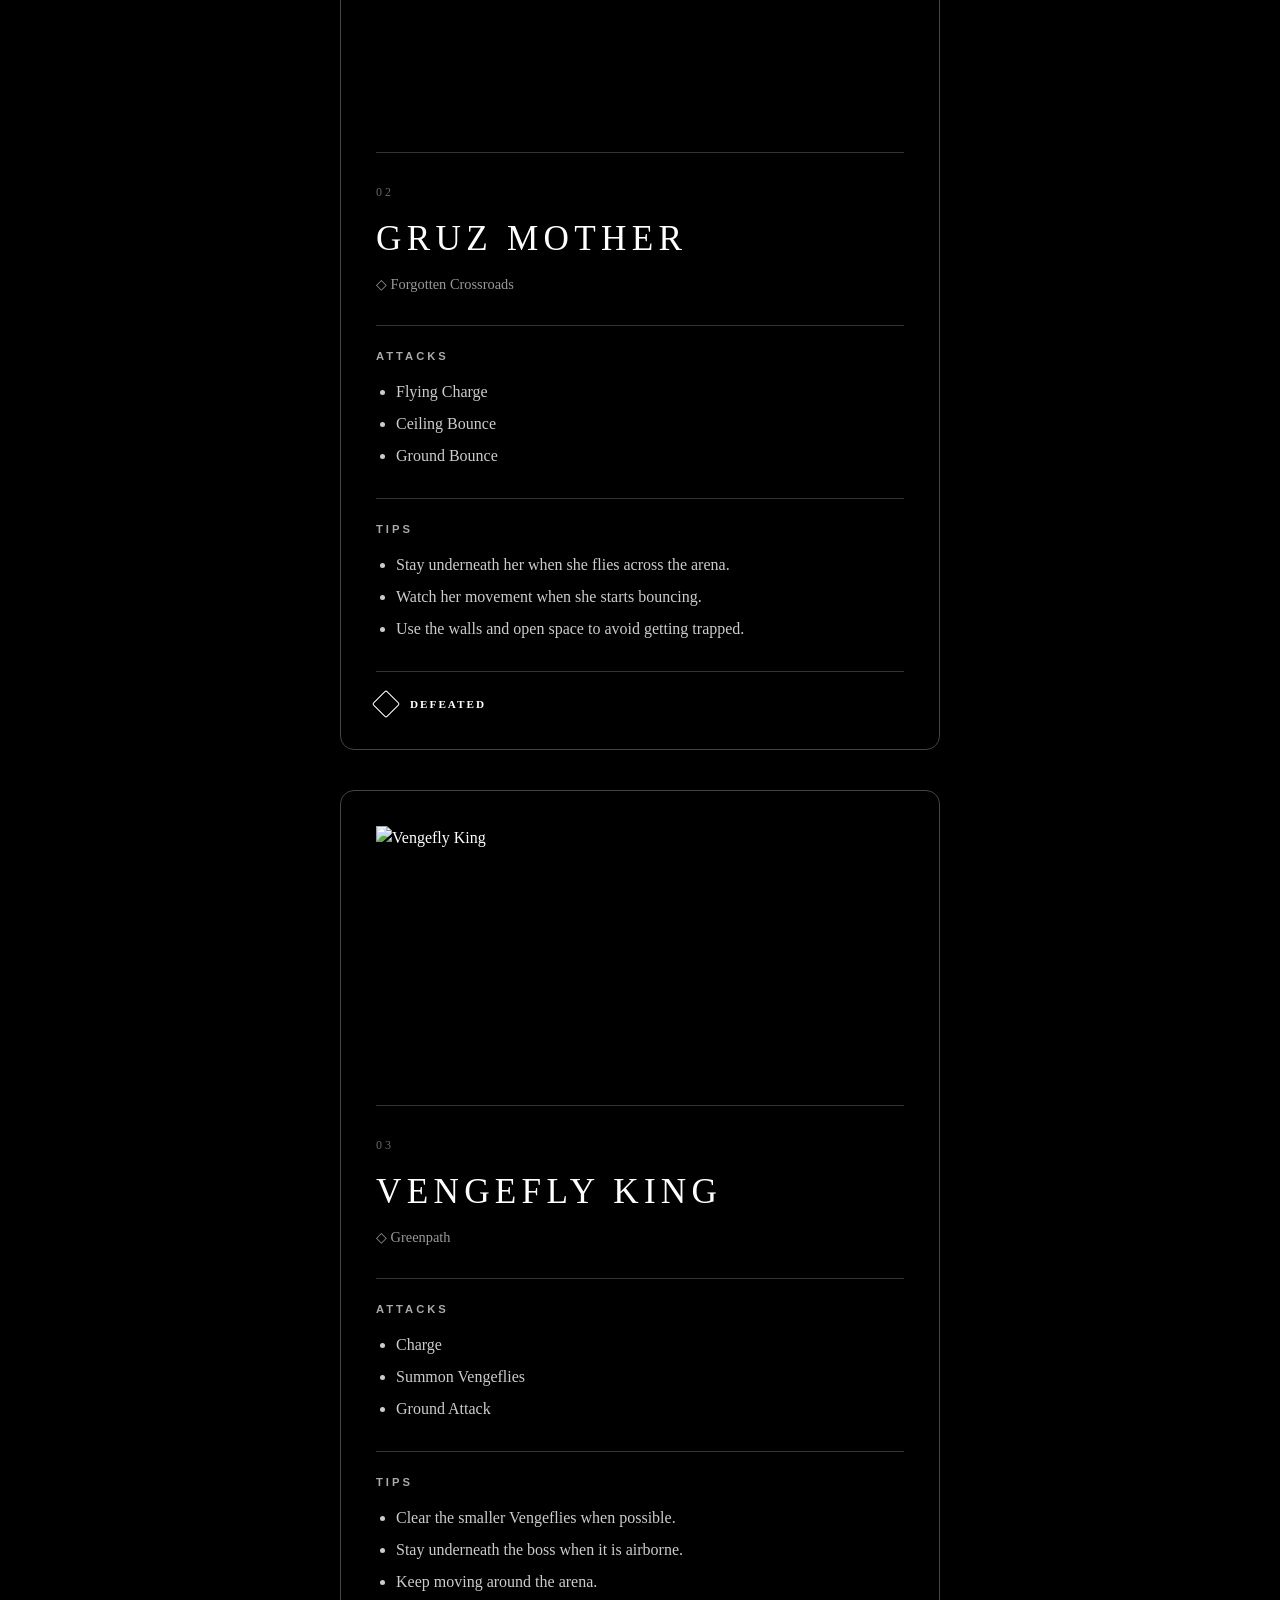
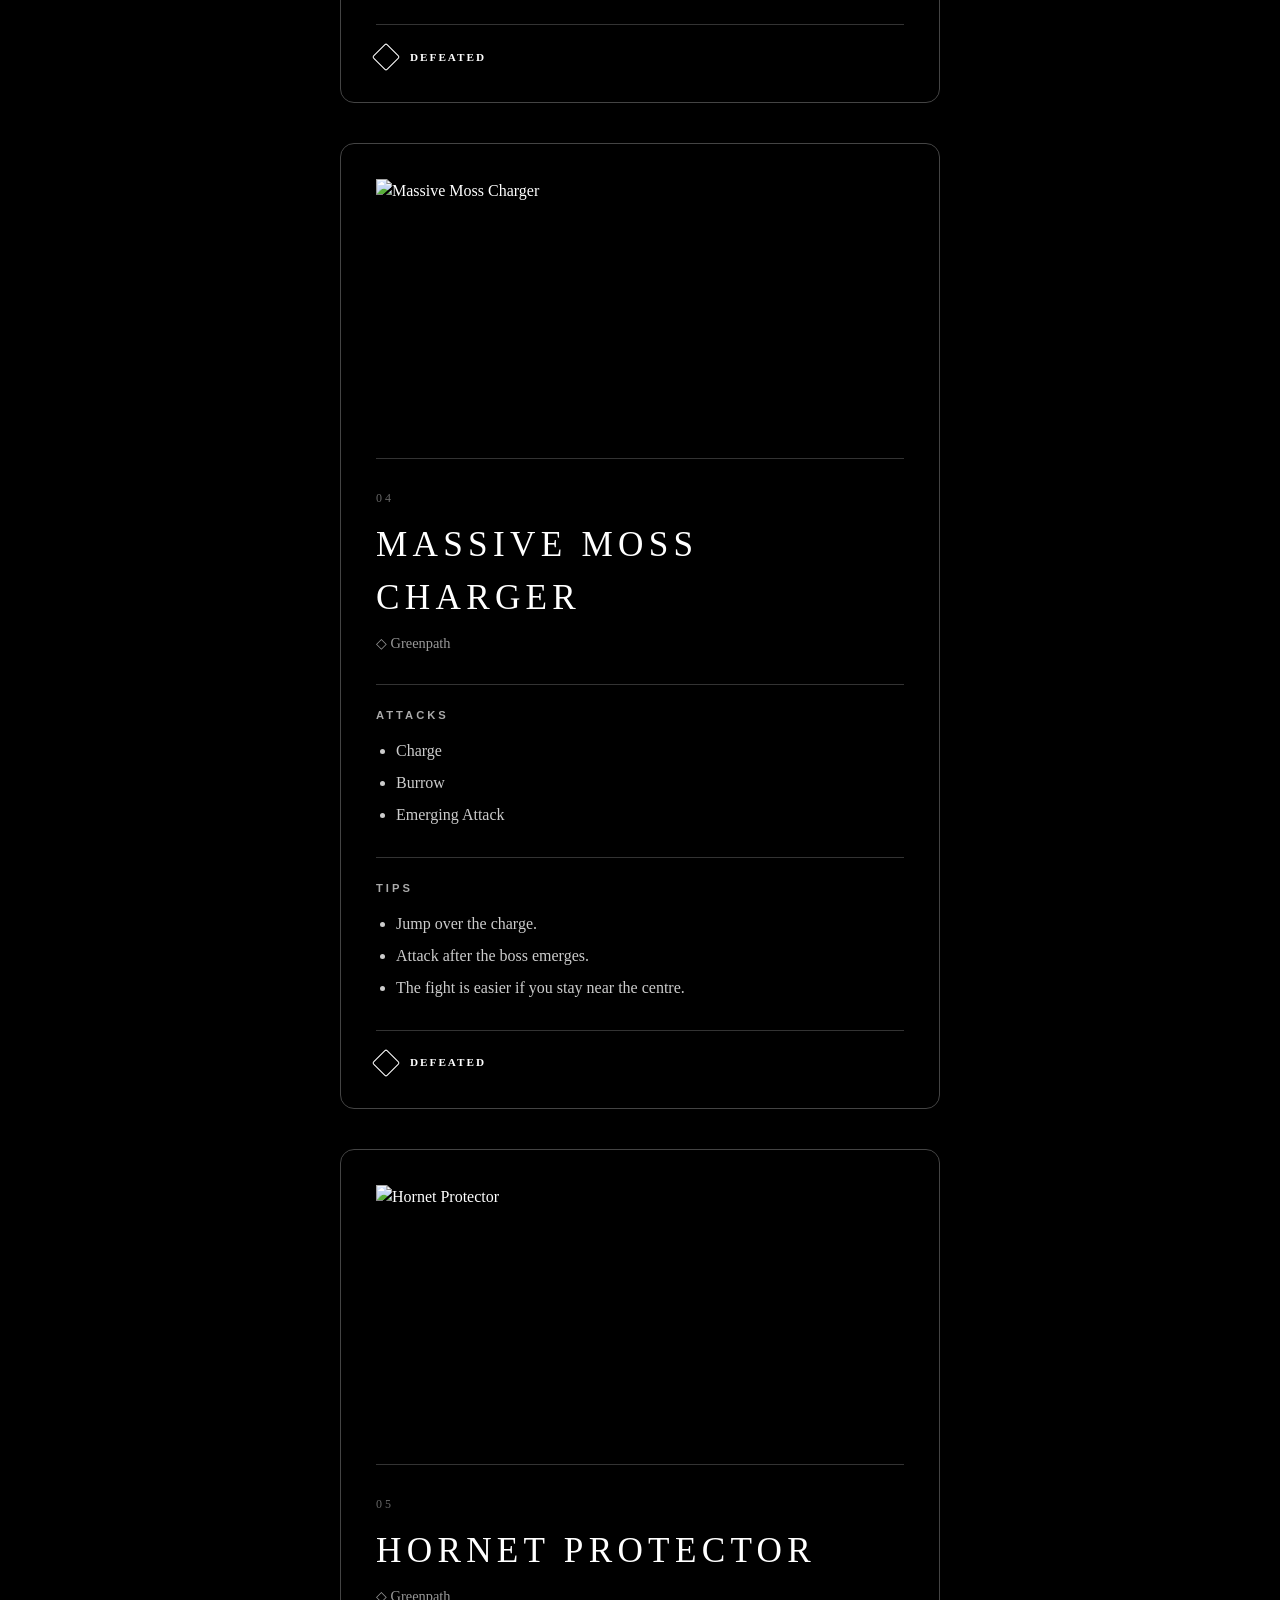
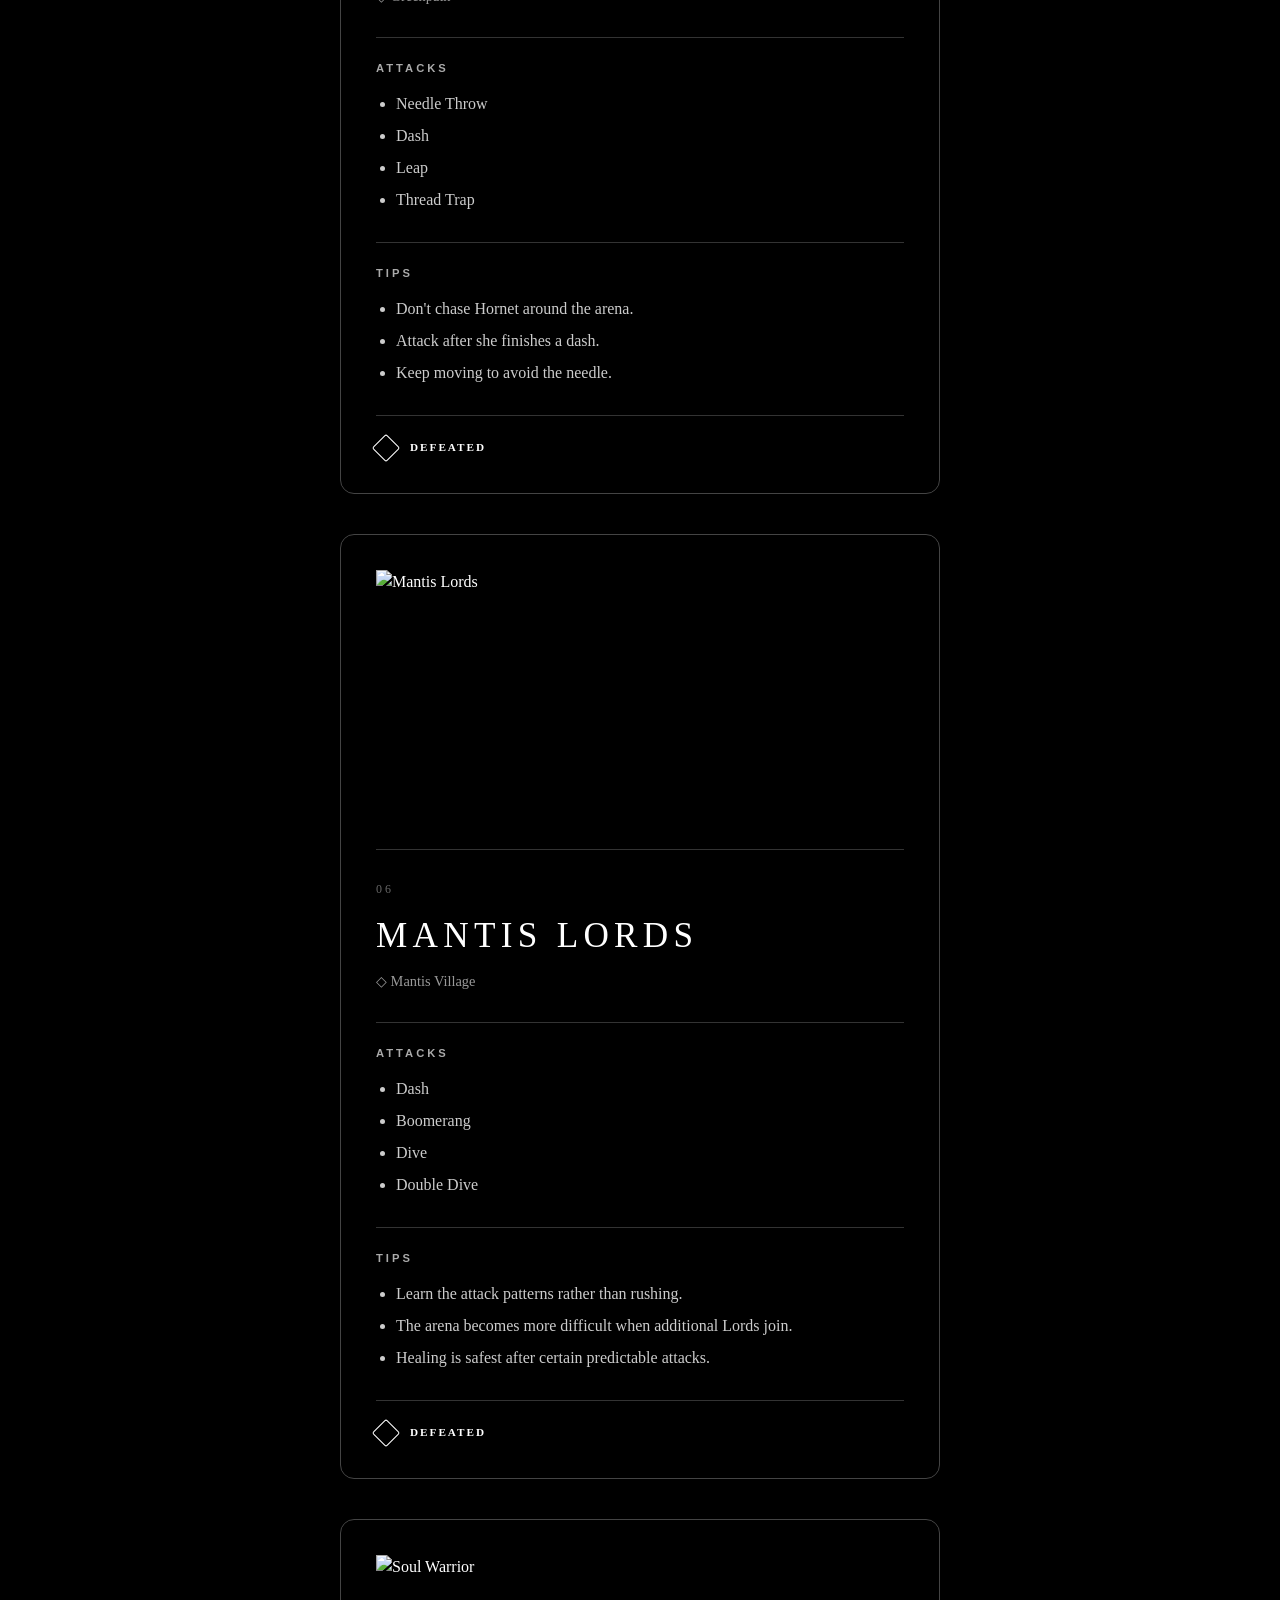
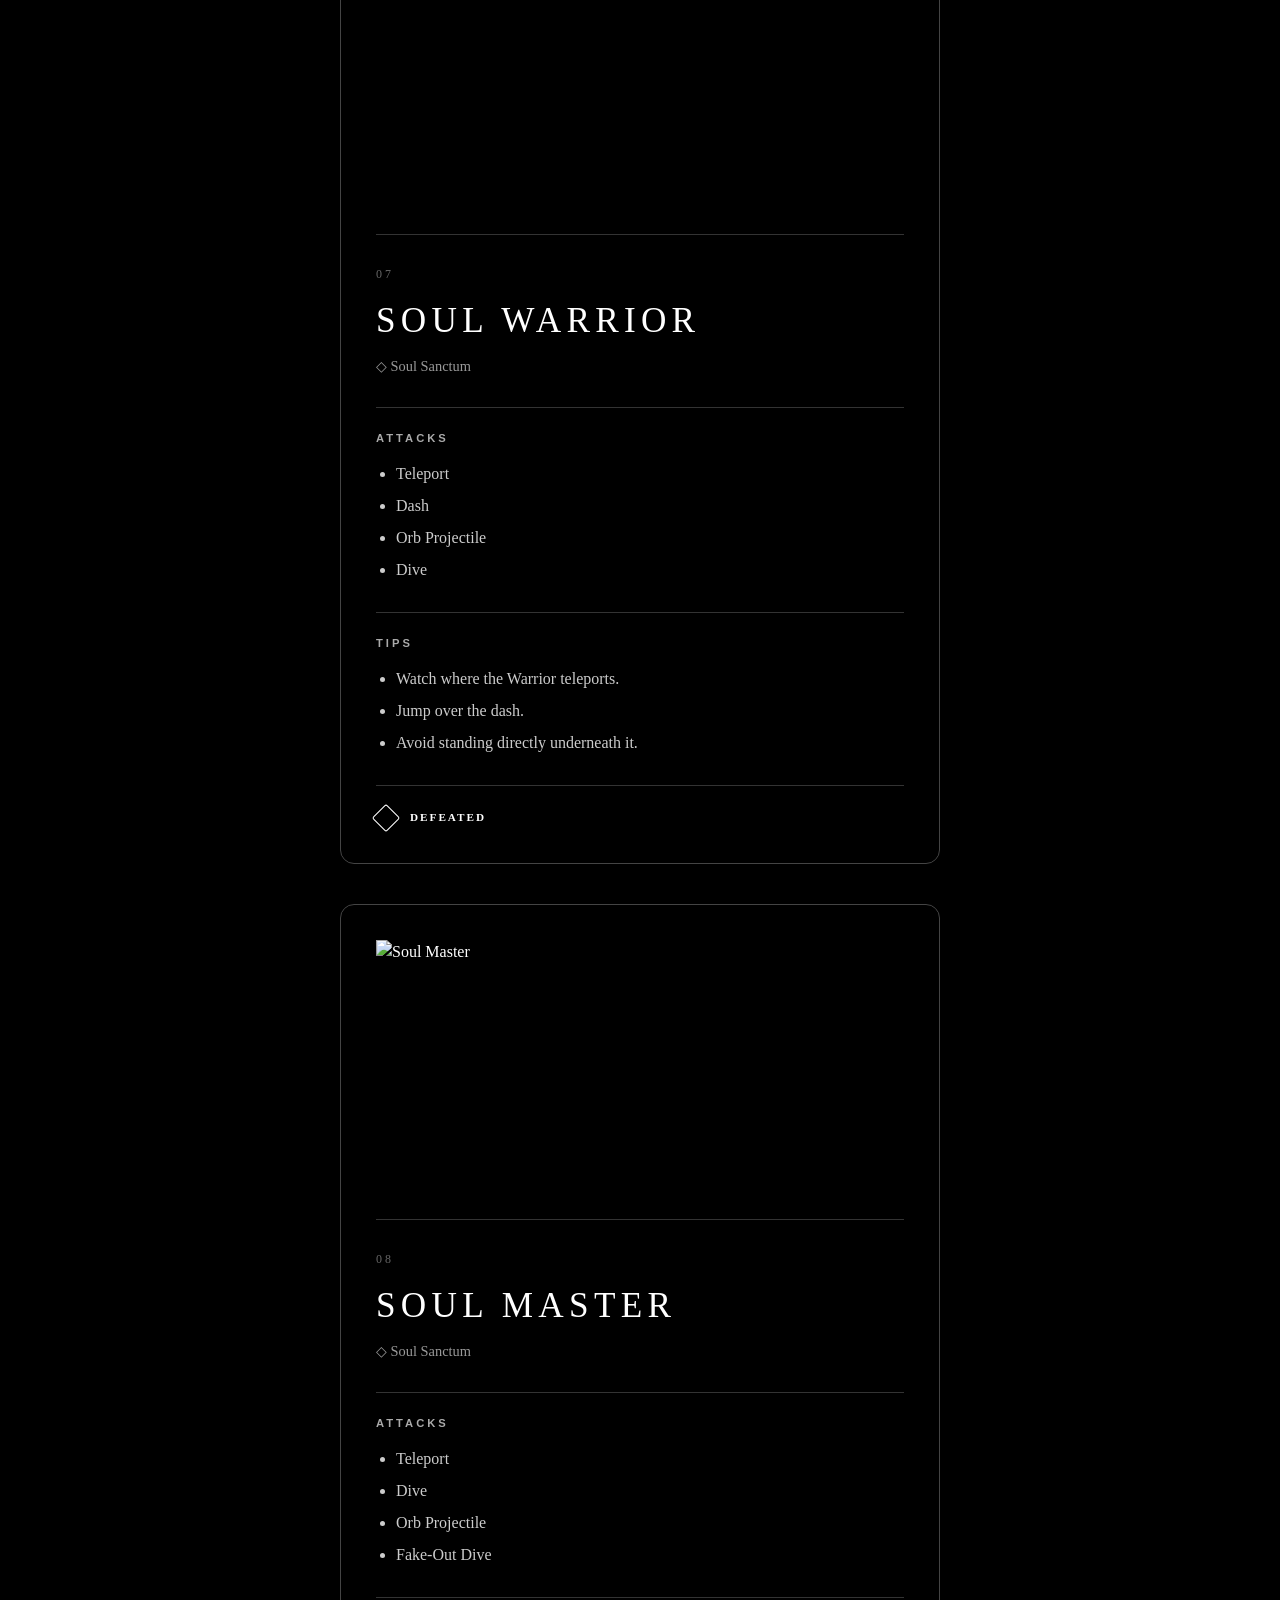
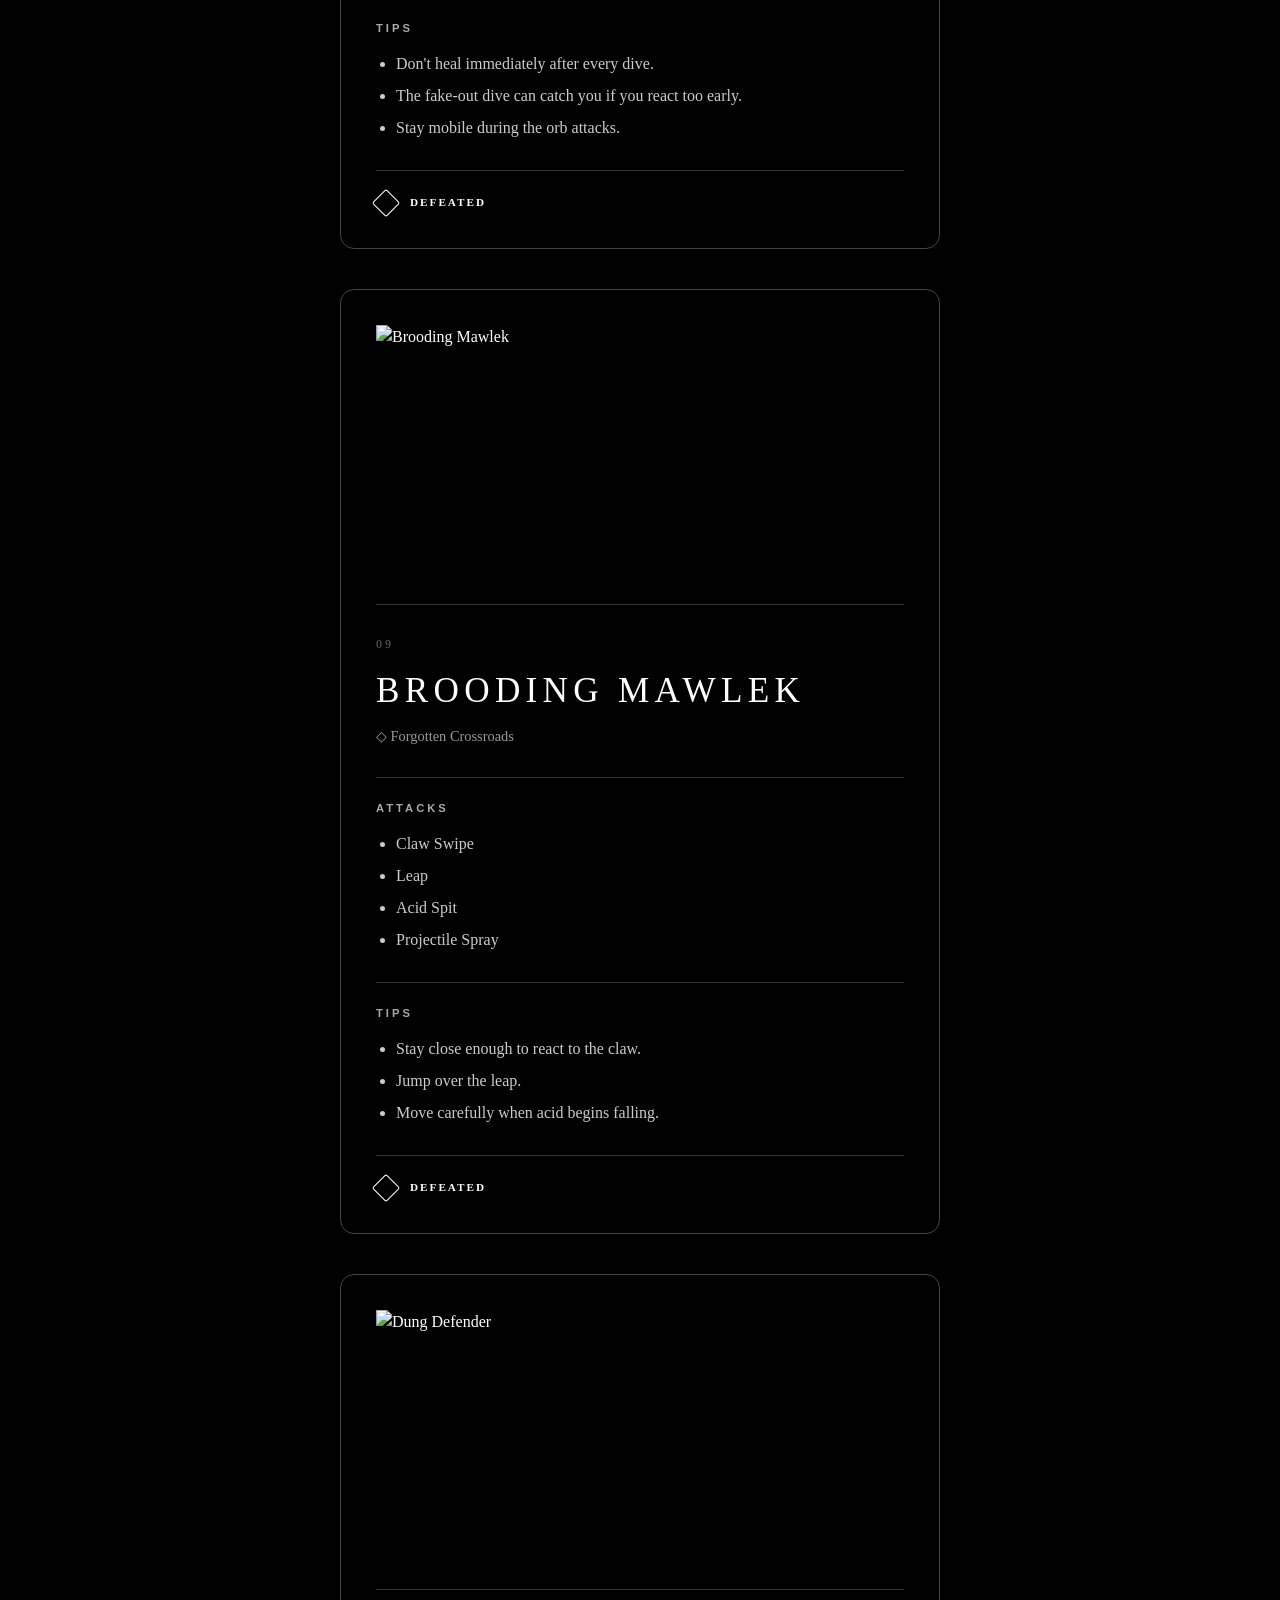
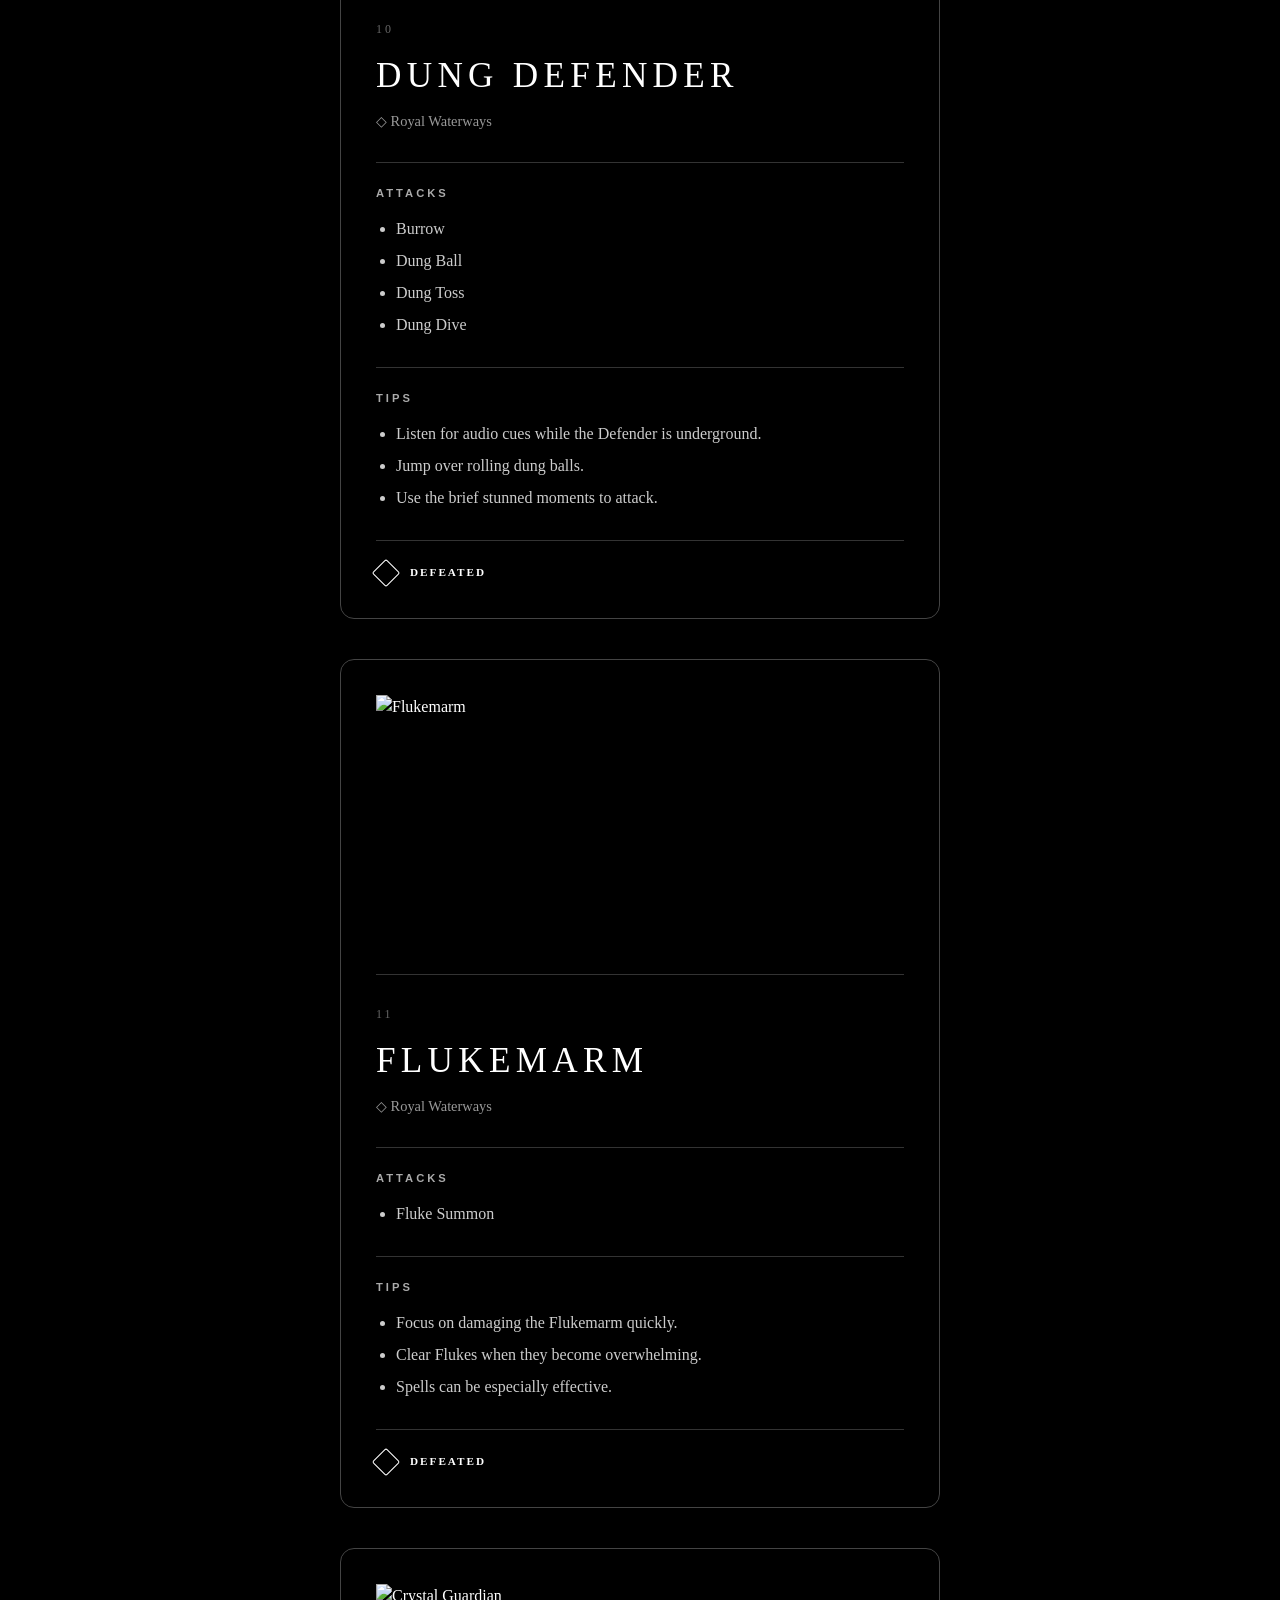
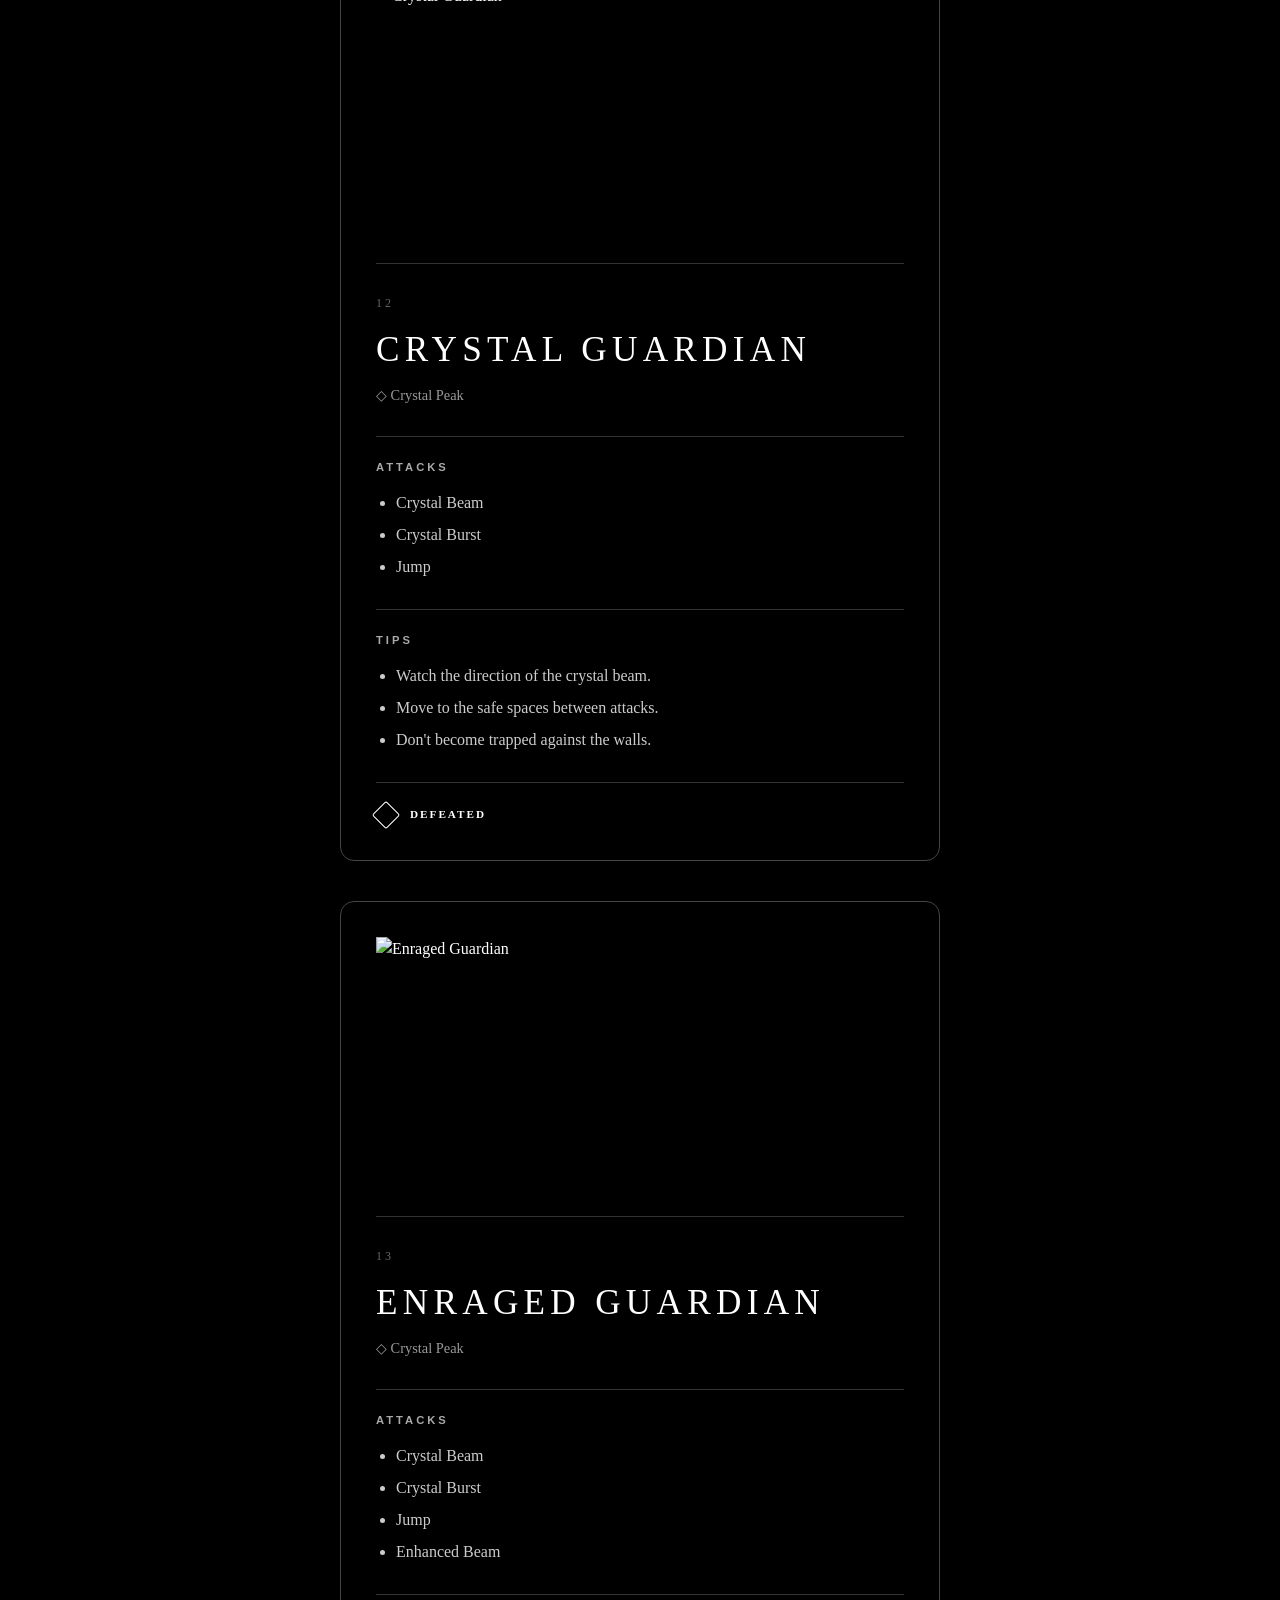
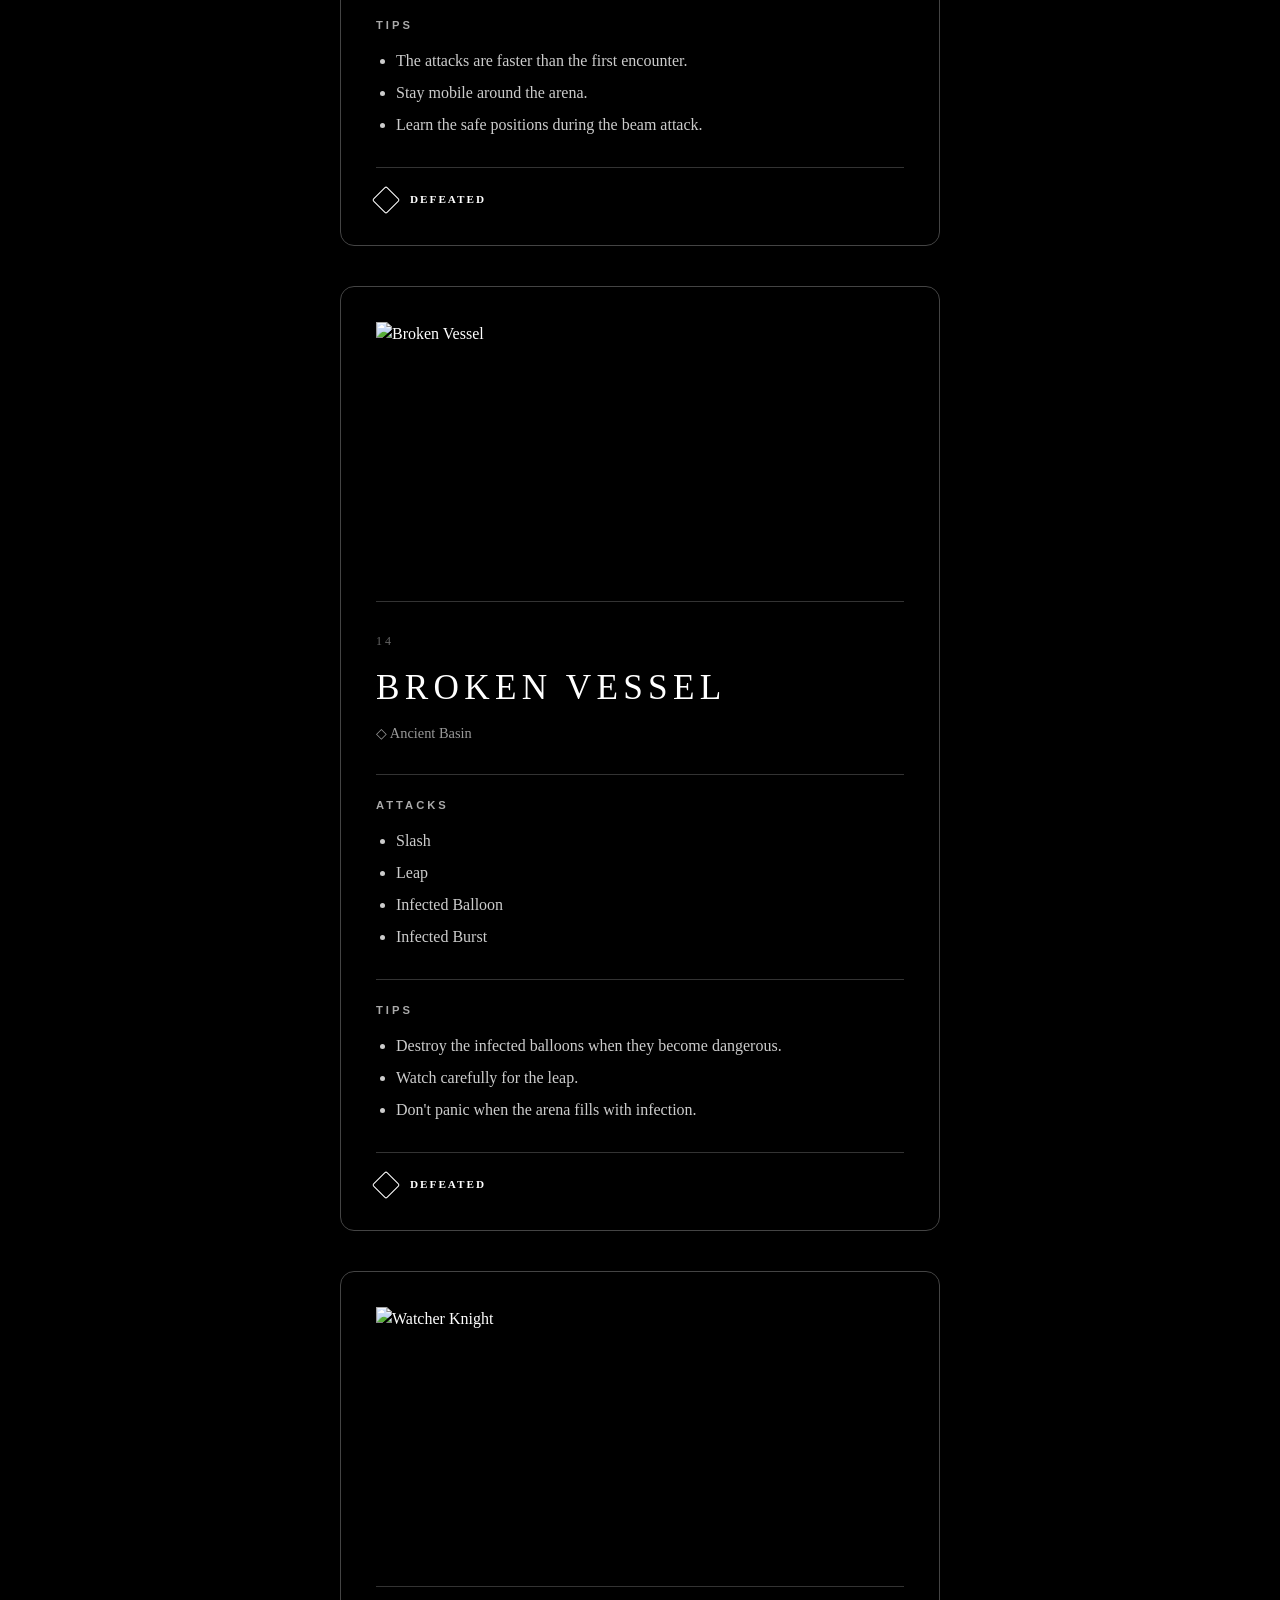
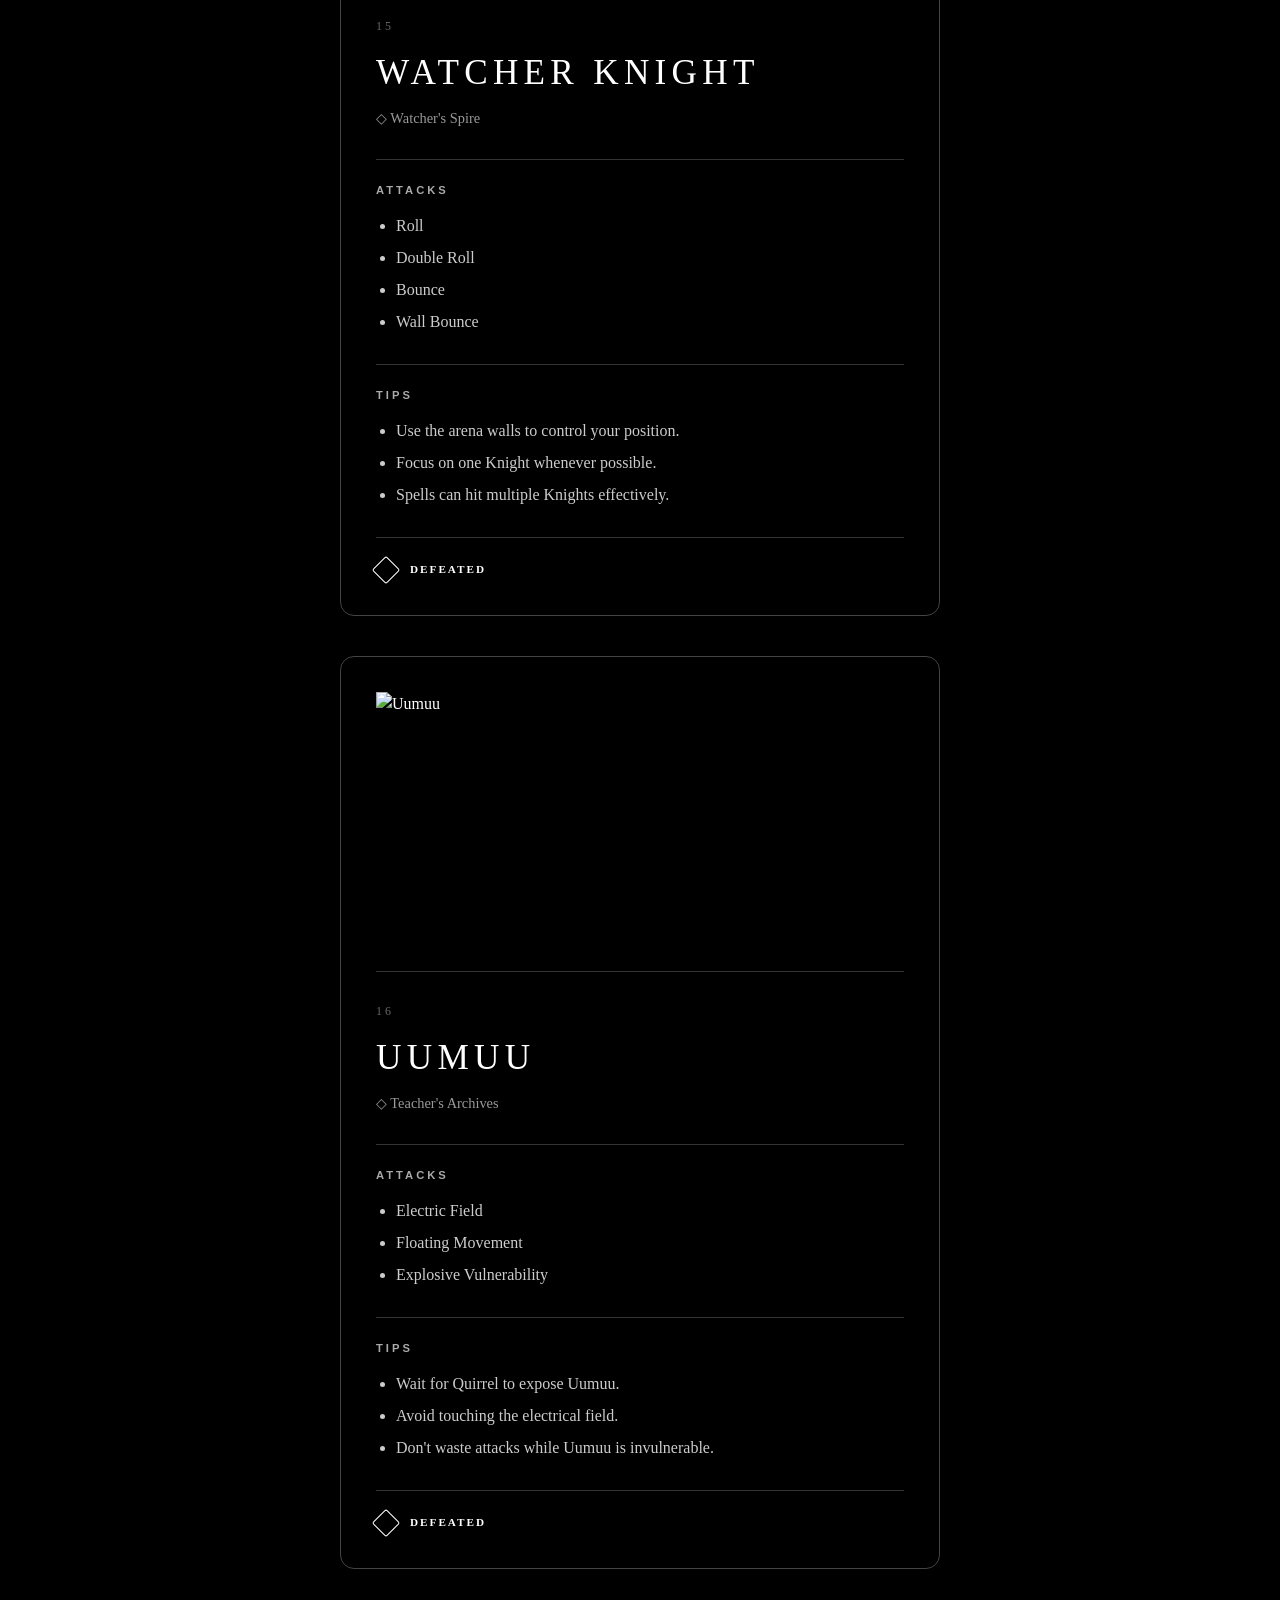
==== commit 520bfec8: "Center align boss progress section" ====
--- a/boss.html
+++ b/boss.html
@@ -38,7 +38,7 @@
         </header>
 
 
-        <section class="boss-progress">
+        <section class="boss-progress"  style="text-align:center;">
 
             <div class="progress-text">
                 <span>BOSSES DEFEATED</span>
